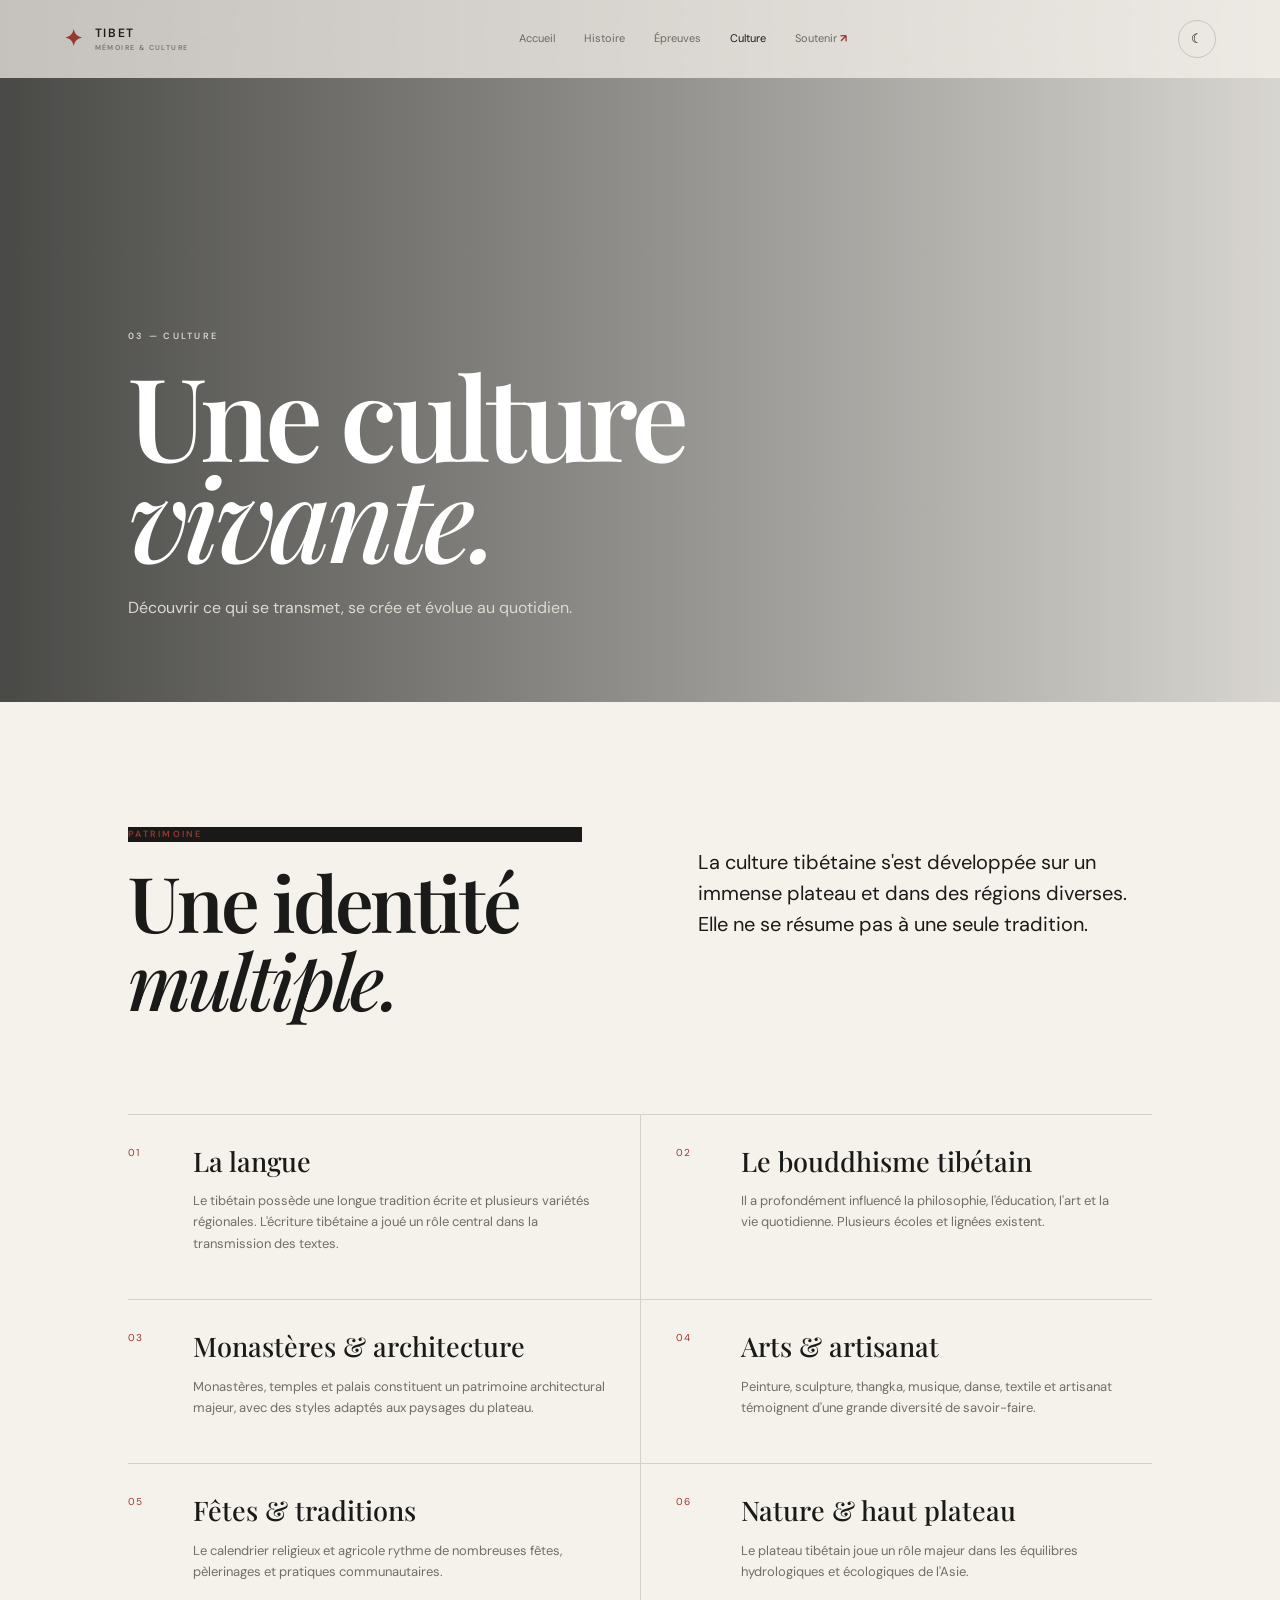
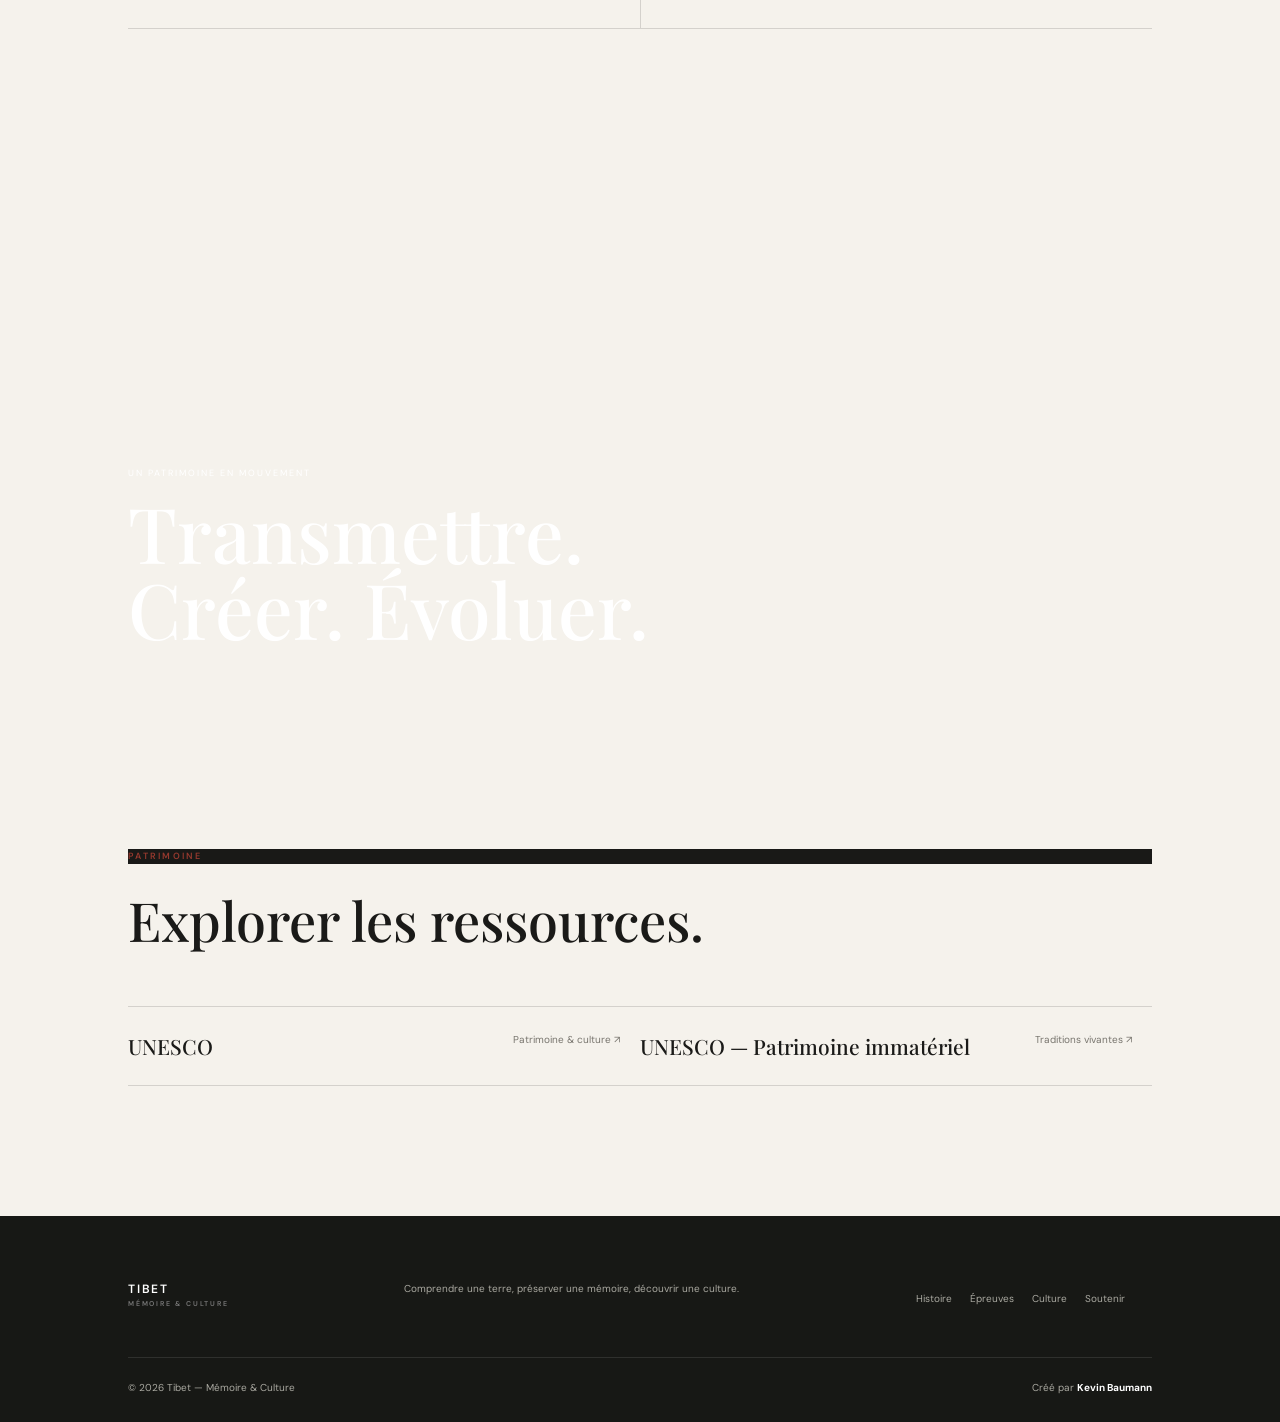
==== culture.html @ 3cb01ccb "Add files via upload" ====
<!doctype html><html lang="fr"><head><meta charset="UTF-8">
<meta name="viewport" content="width=device-width, initial-scale=1.0">
<meta name="description" content="Tibet — Mémoire & Culture. Histoire, culture, patrimoine et mémoire du Tibet.">
<link rel="preconnect" href="https://fonts.googleapis.com"><link rel="preconnect" href="https://fonts.gstatic.com" crossorigin>
<link href="https://fonts.googleapis.com/css2?family=DM+Sans:wght@400;500;600&family=Playfair+Display:wght@500;600;700&display=swap" rel="stylesheet">
<link rel="stylesheet" href="style.css"><title>Culture — Tibet</title></head><body><header class="header"><a class="brand" href="index.html"><span class="sigil">✦</span><span>TIBET<small>MÉMOIRE & CULTURE</small></span></a>
<nav><a href="index.html">Accueil</a><a href="histoire.html">Histoire</a><a href="epreuves.html">Épreuves</a><a href="culture.html">Culture</a><a href="soutenir.html">Soutenir <b>↗</b></a></nav>
<div class="tools"><button id="theme" class="icon" aria-label="Mode clair ou sombre">☾</button><button id="menu" class="icon hamburger" aria-label="Menu">☰</button></div></header><main>
<section class="page-hero culture"><div class="hero-inner"><span class="eyebrow">03 — CULTURE</span><h1>Une culture<br><em>vivante.</em></h1><p>Découvrir ce qui se transmet, se crée et évolue au quotidien.</p></div></section>
<section class="container content-section reveal"><div class="intro-line"><div><span class="eyebrow dark">PATRIMOINE</span><h2>Une identité<br><em>multiple.</em></h2></div><p class="lead">La culture tibétaine s'est développée sur un immense plateau et dans des régions diverses. Elle ne se résume pas à une seule tradition.</p></div>
<div class="culture-grid-v3">
<article><span>01</span><div><h3>La langue</h3><p>Le tibétain possède une longue tradition écrite et plusieurs variétés régionales. L'écriture tibétaine a joué un rôle central dans la transmission des textes.</p></div></article>
<article><span>02</span><div><h3>Le bouddhisme tibétain</h3><p>Il a profondément influencé la philosophie, l'éducation, l'art et la vie quotidienne. Plusieurs écoles et lignées existent.</p></div></article>
<article><span>03</span><div><h3>Monastères & architecture</h3><p>Monastères, temples et palais constituent un patrimoine architectural majeur, avec des styles adaptés aux paysages du plateau.</p></div></article>
<article><span>04</span><div><h3>Arts & artisanat</h3><p>Peinture, sculpture, thangka, musique, danse, textile et artisanat témoignent d'une grande diversité de savoir-faire.</p></div></article>
<article><span>05</span><div><h3>Fêtes & traditions</h3><p>Le calendrier religieux et agricole rythme de nombreuses fêtes, pèlerinages et pratiques communautaires.</p></div></article>
<article><span>06</span><div><h3>Nature & haut plateau</h3><p>Le plateau tibétain joue un rôle majeur dans les équilibres hydrologiques et écologiques de l'Asie.</p></div></article>
</div></section>
<section class="culture-image reveal"><div><span>UN PATRIMOINE EN MOUVEMENT</span><strong>Transmettre.<br>Créer. Évoluer.</strong></div></section>
<section class="sources container reveal"><span class="eyebrow dark">PATRIMOINE</span><h2>Explorer les ressources.</h2><div><a href="https://www.unesco.org/en" target="_blank"><strong>UNESCO</strong><small>Patrimoine & culture ↗</small></a><a href="https://ich.unesco.org/" target="_blank"><strong>UNESCO — Patrimoine immatériel</strong><small>Traditions vivantes ↗</small></a></div></section>
</main><footer class="footer"><div class="foot-top"><div class="foot-brand">TIBET<br><small>MÉMOIRE & CULTURE</small></div><p>Comprendre une terre, préserver une mémoire, découvrir une culture.</p><div class="foot-nav"><a href="histoire.html">Histoire</a><a href="epreuves.html">Épreuves</a><a href="culture.html">Culture</a><a href="soutenir.html">Soutenir</a></div></div><div class="foot-bottom"><span>© 2026 Tibet — Mémoire & Culture</span><span>Créé par <strong>Kevin Baumann</strong></span></div></footer><script src="script.js"></script></body></html>
---- style.css ----
*{box-sizing:border-box}html{scroll-behavior:smooth}body{margin:0;background:#f5f2ec;color:#1a1a18;font-family:"DM Sans",sans-serif;line-height:1.65;transition:background .35s,color .35s}a{text-decoration:none;color:inherit}.header{height:78px;position:fixed;z-index:50;top:0;left:0;right:0;padding:0 5vw;display:flex;align-items:center;justify-content:space-between;background:rgba(245,242,236,.72);backdrop-filter:blur(18px);border-bottom:1px solid transparent;transition:.3s}.header.scrolled{border-color:rgba(20,20,18,.12)}.brand{display:flex;gap:11px;align-items:center;font-size:12px;font-weight:600;letter-spacing:.14em;line-height:1}.sigil{color:#96392e;font-size:22px}.brand small{display:block;color:#77746c;font-size:7px;letter-spacing:.2em;margin-top:5px}.header nav{display:flex;gap:29px;align-items:center;font-size:11px;color:#6b6961}.header nav a{transition:.2s}.header nav a:hover,.header nav a.active{color:#1a1a18}.header nav .nav-donate{}.header nav b{color:#96392e}.tools{display:flex;gap:8px}.icon{width:38px;height:38px;border-radius:50%;border:1px solid rgba(20,20,18,.16);background:transparent;cursor:pointer}.hamburger{display:none;border-radius:8px}.hero{position:relative;min-height:100vh;background-size:cover;background-position:center}.home{background-image:url("https://images.unsplash.com/photo-1544735716-392fe2489ffa?auto=format&fit=crop&w=2400&q=90")}.hero-film{position:absolute;inset:0;background:linear-gradient(90deg,rgba(7,8,7,.78),rgba(7,8,7,.2) 75%),linear-gradient(0deg,rgba(7,8,7,.35),transparent 40%)}.hero-inner{position:relative;z-index:1;max-width:900px}.home .hero-inner{position:absolute;left:10vw;top:50%;transform:translateY(-38%);color:#fff}.eyebrow{display:block;font-size:9px;font-weight:600;letter-spacing:.25em;text-transform:uppercase;color:#d8d4ca;margin-bottom:20px}.eyebrow.dark{color:#96392e}.hero h1,.page-hero h1{font:600 clamp(68px,9vw,135px)/.88 "Playfair Display",serif;letter-spacing:-.045em;margin:0}.hero h1 em,.page-hero h1 em,h2 em{font-weight:500}.home .hero-inner>p{font-size:17px;color:#ddd9d1;max-width:570px;margin:28px 0 34px}.actions{display:flex;gap:12px}.btn{display:inline-flex;align-items:center;gap:28px;padding:14px 20px;font-size:11px;font-weight:600;transition:.25s}.btn:hover{transform:translateY(-2px)}.white{background:#fff;color:#181816}.glass{border:1px solid rgba(255,255,255,.45);color:#fff}.dark{background:#191917;color:#fff}.hero-side{position:absolute;z-index:2;left:10vw;right:10vw;bottom:30px;display:flex;justify-content:space-between;color:#d5d2c9;font-size:8px;letter-spacing:.22em}.scroll{position:absolute;z-index:2;right:5vw;bottom:30px;color:#d5d2c9;font-size:8px;letter-spacing:.2em}.scroll i{font-style:normal;margin-left:10px}.container{width:min(1180px,80vw);margin:auto}.manifesto{padding:145px 0}.manifesto-grid,.intro-line,.support-card{display:grid;grid-template-columns:1fr 1fr;gap:9vw}.manifesto h2,.content-section h2,.support-card h2,.impact h2{font:600 clamp(48px,6vw,82px)/1.02 "Playfair Display",serif;letter-spacing:-.04em;margin:0}.lead{font-size:20px;line-height:1.55}.manifesto-grid p:not(.lead),.content-section p:not(.lead),.impact p{color:#716e66}.portal{display:grid;grid-template-columns:repeat(3,1fr);height:620px}.portal-card{position:relative;color:#fff;background-size:cover;background-position:center;overflow:hidden}.portal-card:after{content:"";position:absolute;inset:0;background:linear-gradient(0deg,rgba(5,6,5,.8),rgba(5,6,5,.05) 65%);transition:.4s}.portal-card:hover:after{background:linear-gradient(0deg,rgba(5,6,5,.82),rgba(5,6,5,.25))}.portal-history{background-image:url("https://images.unsplash.com/photo-1570366583862-f91883984fde?auto=format&fit=crop&w=1300&q=85")}.portal-culture{background-image:url("https://images.unsplash.com/photo-1528360983277-13d401cdc186?auto=format&fit=crop&w=1300&q=85")}.portal-trials{background-image:url("https://images.unsplash.com/photo-1506905925346-21bda4d32df4?auto=format&fit=crop&w=1300&q=85")}.portal-card>div{position:absolute;z-index:2;left:42px;right:35px;bottom:38px}.portal-card span{font-size:9px;color:#d18a79}.portal-card h2{font:500 43px "Playfair Display",serif;margin:8px 0}.portal-card p{color:#ddd9d0;font-size:12px;max-width:300px}.portal-card a{font-size:10px;border-bottom:1px solid rgba(255,255,255,.5);padding-bottom:5px}.quote-section{text-align:center;padding:150px 10vw}.quote-section>span{font-size:9px;letter-spacing:.25em;color:#96392e}.quote-section blockquote{font:500 clamp(38px,5vw,68px)/1.1 "Playfair Display",serif;max-width:1050px;margin:28px auto 38px;letter-spacing:-.03em}.under{font-size:11px;border-bottom:1px solid currentColor;padding-bottom:7px}.under span{margin-left:28px}.page-hero{height:78vh;min-height:620px;position:relative;display:flex;align-items:flex-end;padding:0 10vw 9vh;color:#fff;background-size:cover;background-position:center}.page-hero:before{content:"";position:absolute;inset:0;background:linear-gradient(90deg,rgba(7,8,7,.72),rgba(7,8,7,.12))}.page-hero .hero-inner{position:relative}.page-hero .hero-inner>p{max-width:650px;color:#ddd9d0;margin:28px 0 0;font-size:16px}.history{background-image:url("https://images.unsplash.com/photo-1518005020951-eccb494ad742?auto=format&fit=crop&w=2400&q=90")}.trials{background-image:url("https://images.unsplash.com/photo-1528164344705-47542687000d?auto=format&fit=crop&w=2400&q=90")}.culture{background-image:url("https://images.unsplash.com/photo-1548013146-72479768bada?auto=format&fit=crop&w=2400&q=90")}.support{background-image:url("https://images.unsplash.com/photo-1533130061792-64b345e4a833?auto=format&fit=crop&w=2400&q=90")}.content-section{padding:125px 0}.timeline-v3,.events-v3{margin-top:95px;border-top:1px solid rgba(25,25,23,.15)}.timeline-v3 article,.events-v3 article{display:grid;grid-template-columns:210px 1fr;gap:35px;padding:35px 0;border-bottom:1px solid rgba(25,25,23,.15)}.timeline-v3 article>span,.events-v3 article>span{color:#96392e;font-size:10px;letter-spacing:.12em}.timeline-v3 h3,.events-v3 h3,.culture-grid-v3 h3,.impact h3{font:500 27px/1.2 "Playfair Display",serif;margin:0}.timeline-v3 p,.events-v3 p{color:#716e66;font-size:13px;max-width:720px}.dark-feature{background:#171815;color:#f5f2ec;padding:125px 0}.dark-feature h2{font:600 clamp(50px,6vw,85px)/1.02 "Playfair Display",serif;margin:0;letter-spacing:-.04em}.dark-feature p{max-width:680px;color:#aaa9a1;margin:38px 0 0}.sources{padding-top:110px;padding-bottom:130px}.sources h2{font:500 54px "Playfair Display",serif;margin:0 0 50px}.sources>div{display:grid;grid-template-columns:1fr 1fr;border-top:1px solid rgba(25,25,23,.15)}.sources a{display:flex;justify-content:space-between;gap:20px;padding:25px 20px 25px 0;border-bottom:1px solid rgba(25,25,23,.15)}.sources strong{font:500 21px "Playfair Display",serif}.sources small{font-size:10px;color:#77746d}.events-v3 label{display:inline-block;color:#96392e;font-size:8px;letter-spacing:.16em;margin-top:13px}.culture-grid-v3{display:grid;grid-template-columns:1fr 1fr;margin-top:95px;border-top:1px solid rgba(25,25,23,.15)}.culture-grid-v3 article{display:grid;grid-template-columns:45px 1fr;gap:20px;padding:30px 35px 32px 0;border-bottom:1px solid rgba(25,25,23,.15)}.culture-grid-v3 article:nth-child(even){padding-left:35px;border-left:1px solid rgba(25,25,23,.15)}.culture-grid-v3 article>span,.impact b{color:#96392e;font-size:10px;letter-spacing:.12em}.culture-grid-v3 p{color:#716e66;font-size:13px}.culture-image{height:65vh;min-height:520px;background:url("https://images.unsplash.com/photo-1528164344705-47542687000d?auto=format&fit=crop&w=2200&q=88") center/cover;position:relative;color:#fff}.culture-image>div{position:absolute;left:10vw;bottom:10vh}.culture-image span{display:block;font-size:9px;letter-spacing:.22em;margin-bottom:15px}.culture-image strong{font:500 clamp(45px,6vw,82px)/.95 "Playfair Display",serif}.support-card{background:#e9e4db;padding:75px}.support-card p{max-width:600px}.impact{padding:80px 0 140px}.impact-grid{display:grid;grid-template-columns:repeat(3,1fr);gap:30px;margin-top:70px}.impact-grid article{padding:30px 25px;border-top:1px solid rgba(25,25,23,.16)}.impact-grid p{font-size:13px}.final-cta{background:#ded8ce;text-align:center;padding:130px 7vw}.final-cta span{font-size:9px;letter-spacing:.25em;color:#96392e}.final-cta h2{font:500 clamp(48px,6vw,78px) "Playfair Display",serif;margin:22px 0 38px}.footer{background:#171815;color:#aaa9a1;padding:55px 10vw 25px;font-size:10px}.foot-top{display:grid;grid-template-columns:1fr 2fr 1fr;gap:40px;align-items:end;padding-bottom:50px}.foot-brand{color:#fff;font-weight:600;letter-spacing:.15em;font-size:12px;line-height:1}.foot-brand small{font-size:7px;color:#777;display:block;margin-top:5px}.foot-nav{display:flex;gap:18px;flex-wrap:wrap}.foot-nav a:hover{color:#fff}.foot-bottom{border-top:1px solid rgba(255,255,255,.1);padding-top:22px;display:flex;justify-content:space-between}.foot-bottom strong{color:#fff}.reveal{opacity:0;transform:translateY(25px);transition:.8s}.reveal.visible{opacity:1;transform:none}
body.dark{background:#111210;color:#eeeae2}body.dark .header{background:rgba(17,18,16,.78)}body.dark .header nav,body.dark .brand small{color:#aaa79f}body.dark .header nav a:hover,body.dark .header nav a.active{color:#eeeae2}body.dark .manifesto p:not(.lead),body.dark .content-section p:not(.lead),body.dark .impact p,.dark .sources small{color:#aaa79f}body.dark .icon{color:#eeeae2;border-color:rgba(238,234,226,.18)}body.dark .timeline-v3,body.dark .timeline-v3 article,body.dark .events-v3,body.dark .events-v3 article,body.dark .culture-grid-v3,body.dark .culture-grid-v3 article,body.dark .sources>div,body.dark .sources a{border-color:rgba(238,234,226,.14)}body.dark .support-card{background:#1b1c19}body.dark .final-cta{background:#23241f}
@media(max-width:900px){.container{width:86vw}.header{padding:0 6vw}.header nav{display:none;position:absolute;top:78px;left:0;right:0;background:#f5f2ec;padding:22px 6vw;flex-direction:column;align-items:flex-start;gap:18px;border-bottom:1px solid rgba(20,20,18,.12)}body.dark .header nav{background:#111210}.header nav.open{display:flex}.hamburger{display:block}.hero h1,.page-hero h1{font-size:72px}.home .hero-inner{left:7vw}.hero-side{left:7vw;right:7vw}.manifesto-grid,.intro-line,.support-card{grid-template-columns:1fr;gap:35px}.portal{height:auto;grid-template-columns:1fr}.portal-card{height:55vh}.content-section{padding:90px 0}.timeline-v3 article,.events-v3 article{grid-template-columns:120px 1fr}.culture-grid-v3{grid-template-columns:1fr}.culture-grid-v3 article:nth-child(even){padding-left:0;border-left:0}.impact-grid{grid-template-columns:1fr}.foot-top{grid-template-columns:1fr}.foot-bottom{flex-direction:column;gap:10px}.sources>div{grid-template-columns:1fr}}@media(max-width:520px){.hero h1,.page-hero h1{font-size:55px}.home .hero-inner>p{font-size:15px}.actions{flex-direction:column;align-items:flex-start}.page-hero{min-height:570px;height:70vh}.timeline-v3 article,.events-v3 article{grid-template-columns:1fr;gap:8px}.support-card{padding:40px 28px}.portal-card>div{left:28px}.quote-section{padding:105px 7vw}.sources h2{font-size:45px}}
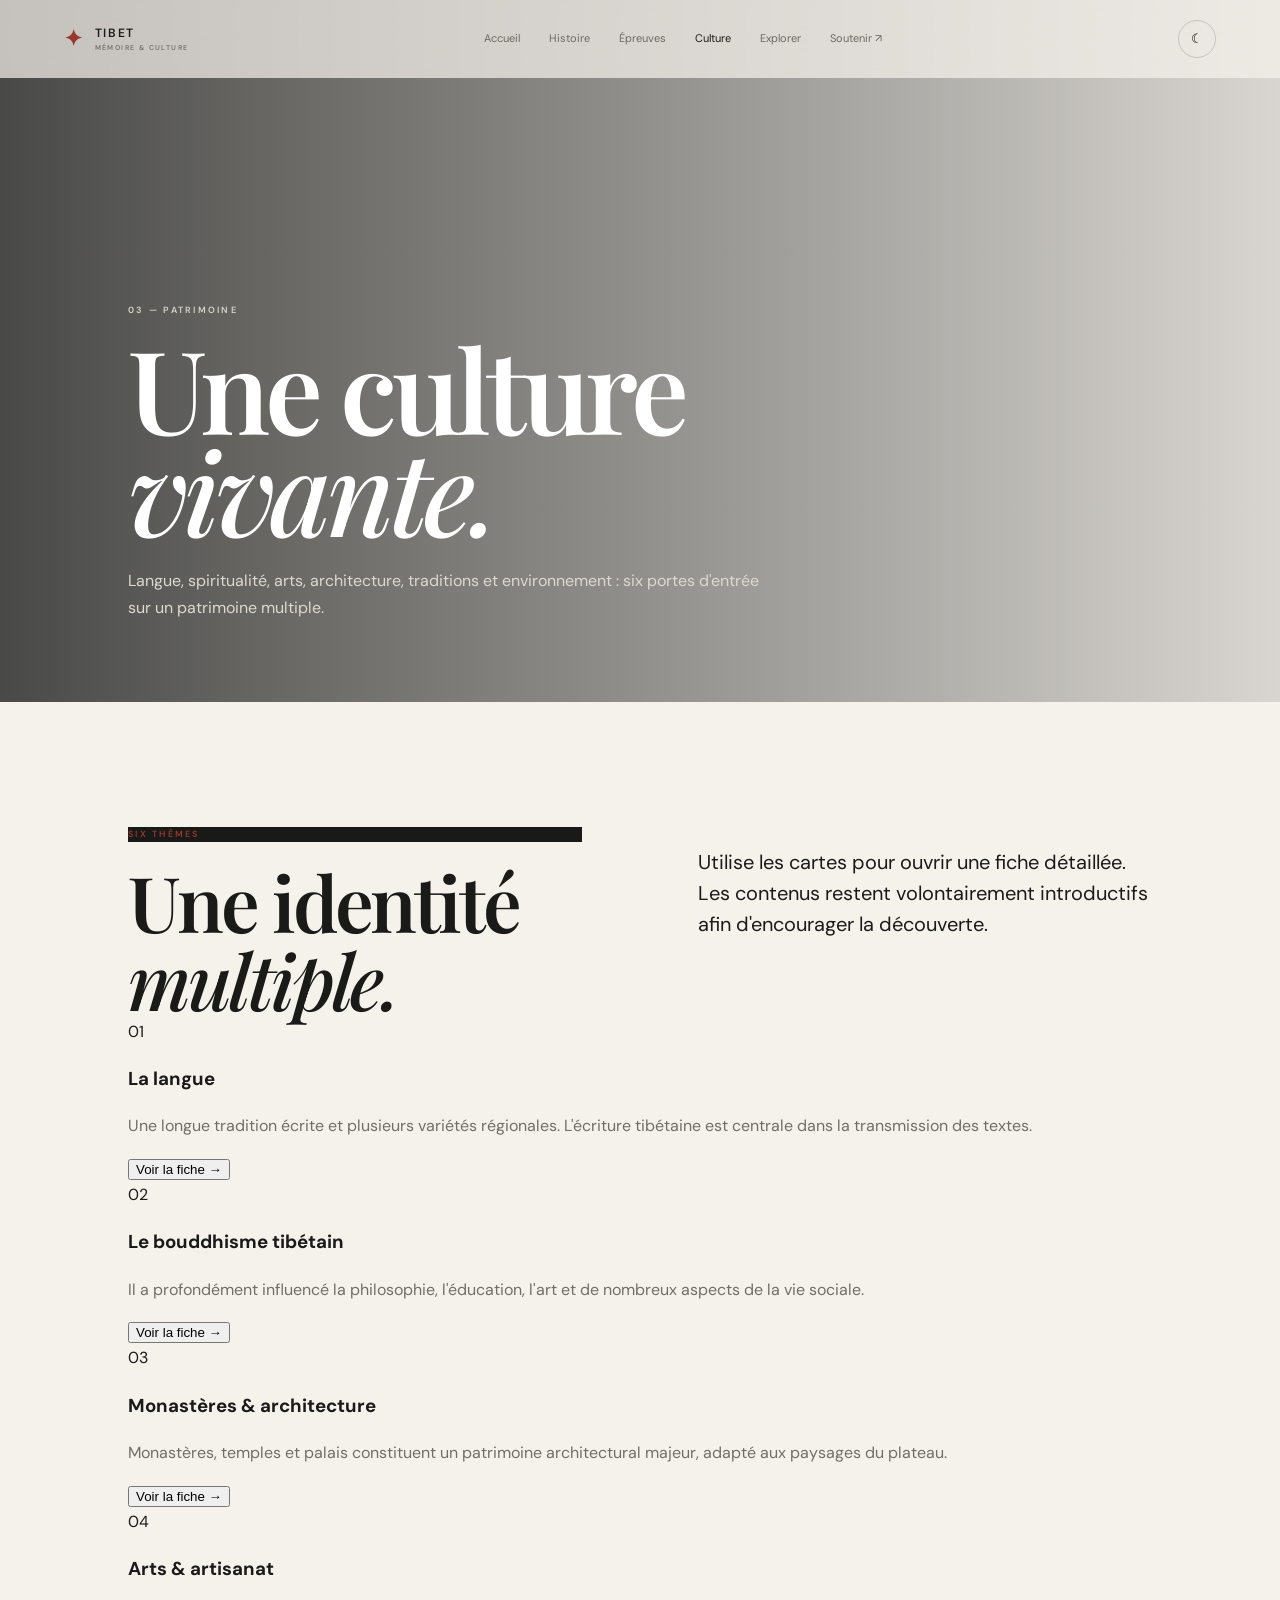
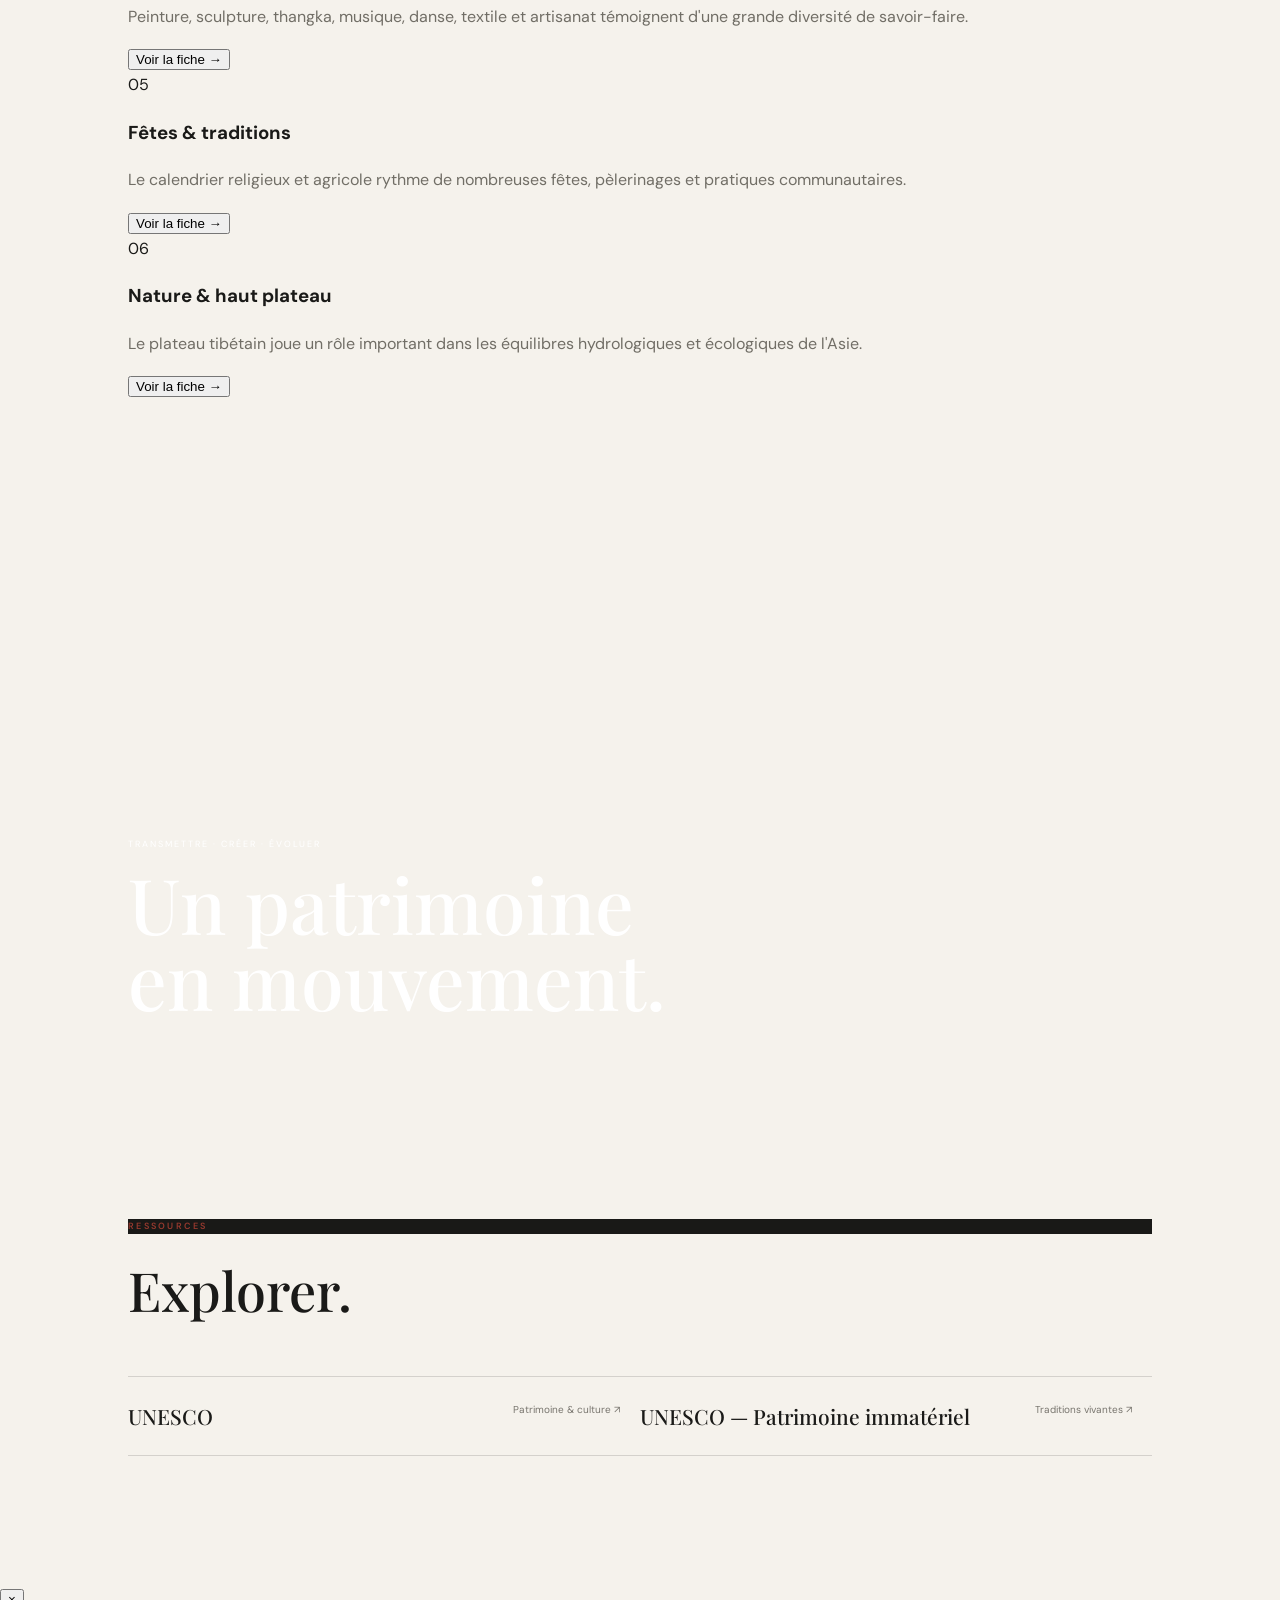
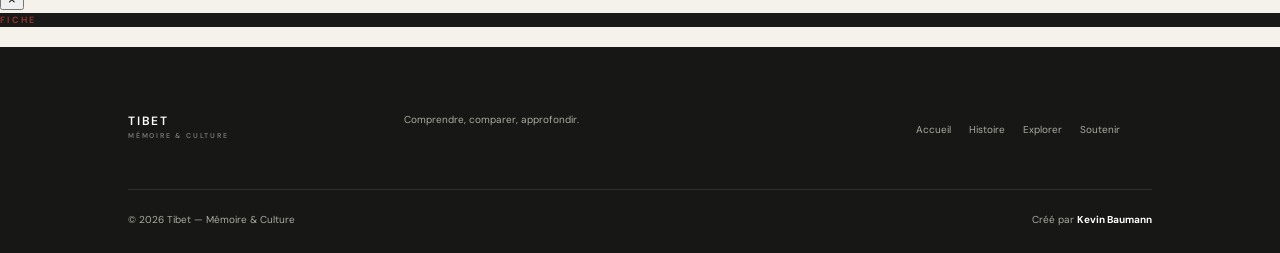
==== commit 1dc6b7fd: "V4: refonte de culture.html" ====
--- a/culture.html
+++ b/culture.html
@@ -1,21 +1 @@
-<!doctype html><html lang="fr"><head><meta charset="UTF-8">
-<meta name="viewport" content="width=device-width, initial-scale=1.0">
-<meta name="description" content="Tibet — Mémoire & Culture. Histoire, culture, patrimoine et mémoire du Tibet.">
-<link rel="preconnect" href="https://fonts.googleapis.com"><link rel="preconnect" href="https://fonts.gstatic.com" crossorigin>
-<link href="https://fonts.googleapis.com/css2?family=DM+Sans:wght@400;500;600&family=Playfair+Display:wght@500;600;700&display=swap" rel="stylesheet">
-<link rel="stylesheet" href="style.css"><title>Culture — Tibet</title></head><body><header class="header"><a class="brand" href="index.html"><span class="sigil">✦</span><span>TIBET<small>MÉMOIRE & CULTURE</small></span></a>
-<nav><a href="index.html">Accueil</a><a href="histoire.html">Histoire</a><a href="epreuves.html">Épreuves</a><a href="culture.html">Culture</a><a href="soutenir.html">Soutenir <b>↗</b></a></nav>
-<div class="tools"><button id="theme" class="icon" aria-label="Mode clair ou sombre">☾</button><button id="menu" class="icon hamburger" aria-label="Menu">☰</button></div></header><main>
-<section class="page-hero culture"><div class="hero-inner"><span class="eyebrow">03 — CULTURE</span><h1>Une culture<br><em>vivante.</em></h1><p>Découvrir ce qui se transmet, se crée et évolue au quotidien.</p></div></section>
-<section class="container content-section reveal"><div class="intro-line"><div><span class="eyebrow dark">PATRIMOINE</span><h2>Une identité<br><em>multiple.</em></h2></div><p class="lead">La culture tibétaine s'est développée sur un immense plateau et dans des régions diverses. Elle ne se résume pas à une seule tradition.</p></div>
-<div class="culture-grid-v3">
-<article><span>01</span><div><h3>La langue</h3><p>Le tibétain possède une longue tradition écrite et plusieurs variétés régionales. L'écriture tibétaine a joué un rôle central dans la transmission des textes.</p></div></article>
-<article><span>02</span><div><h3>Le bouddhisme tibétain</h3><p>Il a profondément influencé la philosophie, l'éducation, l'art et la vie quotidienne. Plusieurs écoles et lignées existent.</p></div></article>
-<article><span>03</span><div><h3>Monastères & architecture</h3><p>Monastères, temples et palais constituent un patrimoine architectural majeur, avec des styles adaptés aux paysages du plateau.</p></div></article>
-<article><span>04</span><div><h3>Arts & artisanat</h3><p>Peinture, sculpture, thangka, musique, danse, textile et artisanat témoignent d'une grande diversité de savoir-faire.</p></div></article>
-<article><span>05</span><div><h3>Fêtes & traditions</h3><p>Le calendrier religieux et agricole rythme de nombreuses fêtes, pèlerinages et pratiques communautaires.</p></div></article>
-<article><span>06</span><div><h3>Nature & haut plateau</h3><p>Le plateau tibétain joue un rôle majeur dans les équilibres hydrologiques et écologiques de l'Asie.</p></div></article>
-</div></section>
-<section class="culture-image reveal"><div><span>UN PATRIMOINE EN MOUVEMENT</span><strong>Transmettre.<br>Créer. Évoluer.</strong></div></section>
-<section class="sources container reveal"><span class="eyebrow dark">PATRIMOINE</span><h2>Explorer les ressources.</h2><div><a href="https://www.unesco.org/en" target="_blank"><strong>UNESCO</strong><small>Patrimoine & culture ↗</small></a><a href="https://ich.unesco.org/" target="_blank"><strong>UNESCO — Patrimoine immatériel</strong><small>Traditions vivantes ↗</small></a></div></section>
-</main><footer class="footer"><div class="foot-top"><div class="foot-brand">TIBET<br><small>MÉMOIRE & CULTURE</small></div><p>Comprendre une terre, préserver une mémoire, découvrir une culture.</p><div class="foot-nav"><a href="histoire.html">Histoire</a><a href="epreuves.html">Épreuves</a><a href="culture.html">Culture</a><a href="soutenir.html">Soutenir</a></div></div><div class="foot-bottom"><span>© 2026 Tibet — Mémoire & Culture</span><span>Créé par <strong>Kevin Baumann</strong></span></div></footer><script src="script.js"></script></body></html>+<!doctype html><html lang="fr"><head><meta charset="UTF-8"><meta name="viewport" content="width=device-width,initial-scale=1"><meta name="description" content="Culture tibétaine : langue, spiritualité, arts, architecture, traditions et environnement."><link rel="preconnect" href="https://fonts.googleapis.com"><link rel="preconnect" href="https://fonts.gstatic.com" crossorigin><link href="https://fonts.googleapis.com/css2?family=DM+Sans:wght@400;500;600;700&family=Playfair+Display:wght@500;600;700&display=swap" rel="stylesheet"><link rel="stylesheet" href="style.css"><link rel="icon" type="image/png" href="./favicon.png"><title>Culture — Tibet</title></head><body><div class="progress" id="progress"></div><header class="header"><a class="brand" href="index.html"><span class="sigil">✦</span><span>TIBET<small>MÉMOIRE & CULTURE</small></span></a><nav><a href="index.html">Accueil</a><a href="histoire.html">Histoire</a><a href="epreuves.html">Épreuves</a><a href="culture.html">Culture</a><a href="explorer.html">Explorer</a><a class="nav-support" href="soutenir.html">Soutenir ↗</a></nav><div class="tools"><button id="theme" class="icon">☾</button><button id="menu" class="icon hamburger">☰</button></div></header><main><section class="page-hero culture"><div class="hero-inner"><span class="eyebrow">03 — PATRIMOINE</span><h1>Une culture<br><em>vivante.</em></h1><p>Langue, spiritualité, arts, architecture, traditions et environnement : six portes d'entrée sur un patrimoine multiple.</p></div></section><section class="container content-section"><div class="intro-line"><div><span class="eyebrow dark">SIX THÈMES</span><h2>Une identité<br><em>multiple.</em></h2></div><p class="lead">Utilise les cartes pour ouvrir une fiche détaillée. Les contenus restent volontairement introductifs afin d'encourager la découverte.</p></div><div class="culture-grid"><article data-search="langue tibétain écriture"><span>01</span><div><h3>La langue</h3><p>Une longue tradition écrite et plusieurs variétés régionales. L'écriture tibétaine est centrale dans la transmission des textes.</p><button class="details" data-title="La langue" data-text="Le tibétain possède une tradition écrite ancienne et plusieurs variétés régionales. Son écriture est utilisée pour transmettre des textes religieux, littéraires et administratifs.">Voir la fiche →</button></div></article><article data-search="bouddhisme spiritualité écoles"><span>02</span><div><h3>Le bouddhisme tibétain</h3><p>Il a profondément influencé la philosophie, l'éducation, l'art et de nombreux aspects de la vie sociale.</p><button class="details" data-title="Le bouddhisme tibétain" data-text="Le bouddhisme tibétain comprend plusieurs écoles et lignées. Sa transmission associe enseignement, pratiques, commentaires et traditions monastiques et laïques.">Voir la fiche →</button></div></article><article data-search="monastères architecture temples palais"><span>03</span><div><h3>Monastères & architecture</h3><p>Monastères, temples et palais constituent un patrimoine architectural majeur, adapté aux paysages du plateau.</p><button class="details" data-title="Monastères & architecture" data-text="Les ensembles monastiques ont historiquement servi de lieux de pratique, d'enseignement, de production artistique et de conservation des textes.">Voir la fiche →</button></div></article><article data-search="arts thangka musique danse artisanat"><span>04</span><div><h3>Arts & artisanat</h3><p>Peinture, sculpture, thangka, musique, danse, textile et artisanat témoignent d'une grande diversité de savoir-faire.</p><button class="details" data-title="Arts & artisanat" data-text="Les arts tibétains comprennent notamment la peinture religieuse, la sculpture, les textiles et différentes formes de musique et de danse. Les styles varient selon les régions et les traditions.">Voir la fiche →</button></div></article><article data-search="fêtes traditions pèlerinage calendrier"><span>05</span><div><h3>Fêtes & traditions</h3><p>Le calendrier religieux et agricole rythme de nombreuses fêtes, pèlerinages et pratiques communautaires.</p><button class="details" data-title="Fêtes & traditions" data-text="Les pratiques festives et les pèlerinages associent souvent dimensions religieuses, communautaires et saisonnières. Elles varient selon les régions et les communautés.">Voir la fiche →</button></div></article><article data-search="nature plateau environnement eau asie"><span>06</span><div><h3>Nature & haut plateau</h3><p>Le plateau tibétain joue un rôle important dans les équilibres hydrologiques et écologiques de l'Asie.</p><button class="details" data-title="Nature & haut plateau" data-text="Le plateau tibétain comprend de vastes écosystèmes d'altitude et alimente de grands bassins fluviaux asiatiques. Son environnement est étudié pour ses enjeux climatiques et hydrologiques.">Voir la fiche →</button></div></article></div></section><section class="culture-image"><div><span>TRANSMETTRE · CRÉER · ÉVOLUER</span><strong>Un patrimoine<br>en mouvement.</strong></div></section><section class="sources container"><span class="eyebrow dark">RESSOURCES</span><h2>Explorer.</h2><div><a href="https://www.unesco.org/en" target="_blank" rel="noopener"><strong>UNESCO</strong><small>Patrimoine & culture ↗</small></a><a href="https://ich.unesco.org/" target="_blank" rel="noopener"><strong>UNESCO — Patrimoine immatériel</strong><small>Traditions vivantes ↗</small></a></div></section></main><div class="modal" id="modal" aria-hidden="true"><div class="modal-box"><button class="modal-close" id="modalClose">×</button><span class="eyebrow dark">FICHE</span><h2 id="modalTitle"></h2><p id="modalText"></p></div></div><footer class="footer"><div class="foot-top"><div class="foot-brand">TIBET<br><small>MÉMOIRE & CULTURE</small></div><p>Comprendre, comparer, approfondir.</p><div class="foot-nav"><a href="index.html">Accueil</a><a href="histoire.html">Histoire</a><a href="explorer.html">Explorer</a><a href="soutenir.html">Soutenir</a></div></div><div class="foot-bottom"><span>© 2026 Tibet — Mémoire & Culture</span><span>Créé par <strong>Kevin Baumann</strong></span></div></footer><script src="script.js"></script></body></html>
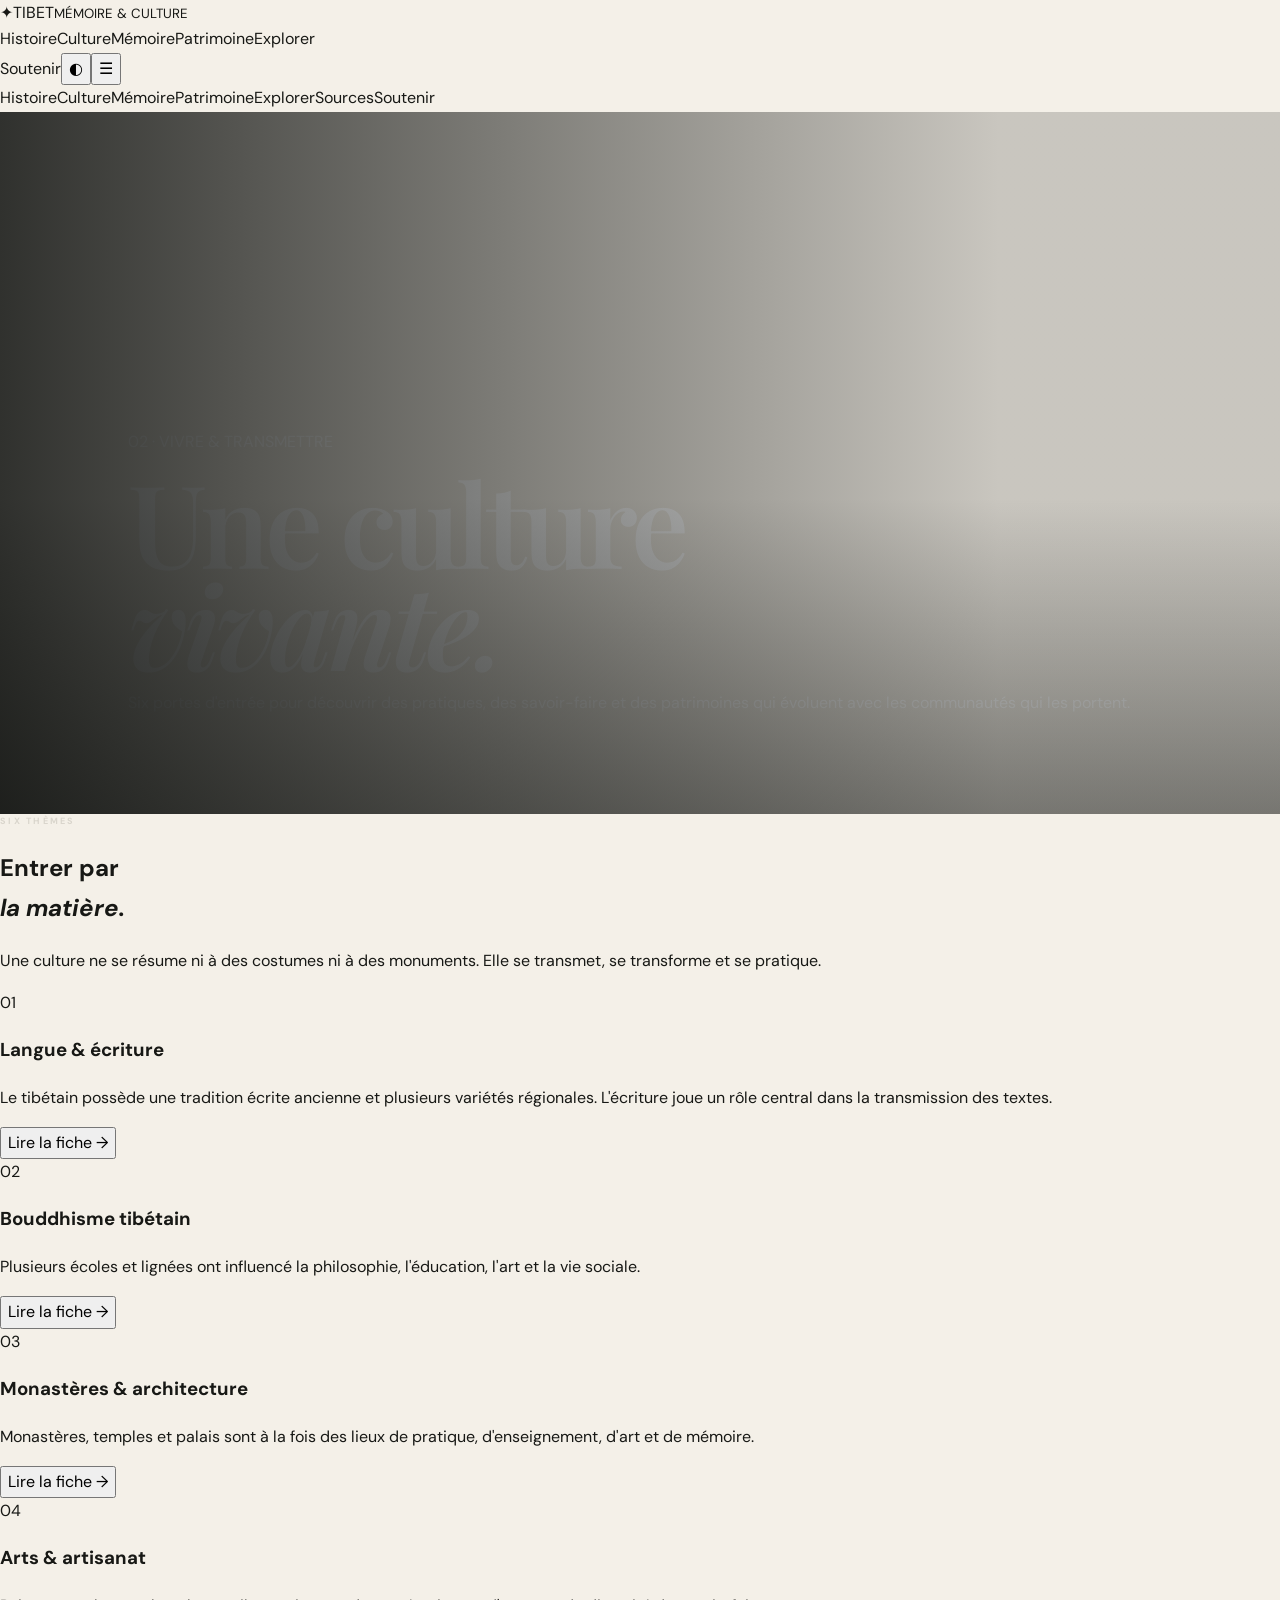
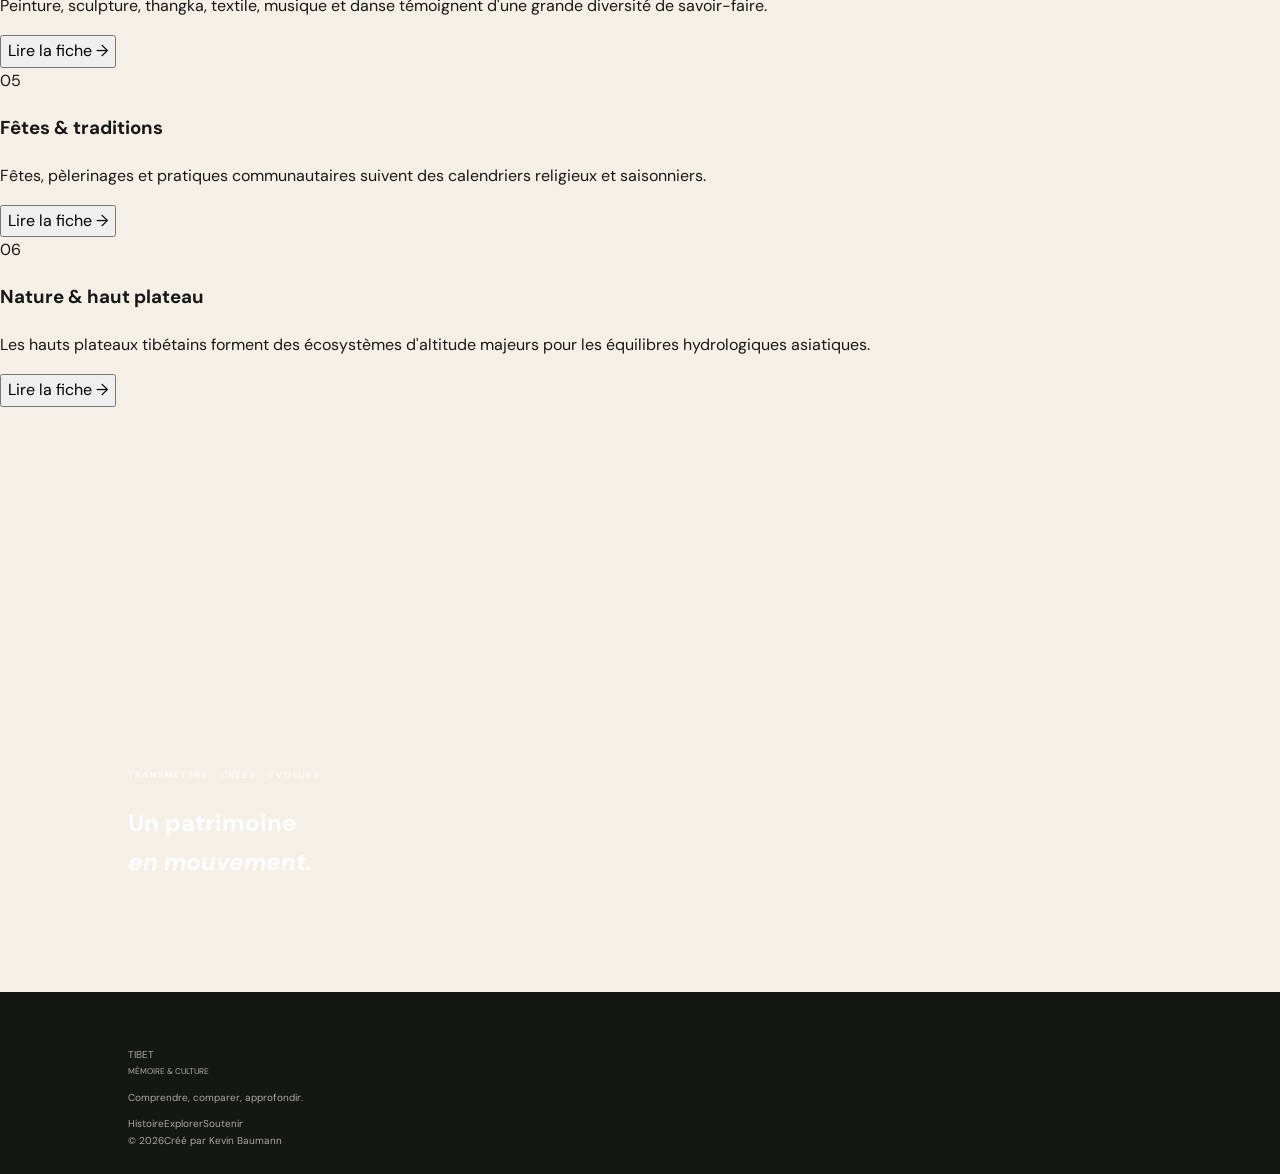
==== commit 1db23baf: "V4.1: refonte complète de culture.html" ====
--- a/culture.html
+++ b/culture.html
@@ -1 +1 @@
-<!doctype html><html lang="fr"><head><meta charset="UTF-8"><meta name="viewport" content="width=device-width,initial-scale=1"><meta name="description" content="Culture tibétaine : langue, spiritualité, arts, architecture, traditions et environnement."><link rel="preconnect" href="https://fonts.googleapis.com"><link rel="preconnect" href="https://fonts.gstatic.com" crossorigin><link href="https://fonts.googleapis.com/css2?family=DM+Sans:wght@400;500;600;700&family=Playfair+Display:wght@500;600;700&display=swap" rel="stylesheet"><link rel="stylesheet" href="style.css"><link rel="icon" type="image/png" href="./favicon.png"><title>Culture — Tibet</title></head><body><div class="progress" id="progress"></div><header class="header"><a class="brand" href="index.html"><span class="sigil">✦</span><span>TIBET<small>MÉMOIRE & CULTURE</small></span></a><nav><a href="index.html">Accueil</a><a href="histoire.html">Histoire</a><a href="epreuves.html">Épreuves</a><a href="culture.html">Culture</a><a href="explorer.html">Explorer</a><a class="nav-support" href="soutenir.html">Soutenir ↗</a></nav><div class="tools"><button id="theme" class="icon">☾</button><button id="menu" class="icon hamburger">☰</button></div></header><main><section class="page-hero culture"><div class="hero-inner"><span class="eyebrow">03 — PATRIMOINE</span><h1>Une culture<br><em>vivante.</em></h1><p>Langue, spiritualité, arts, architecture, traditions et environnement : six portes d'entrée sur un patrimoine multiple.</p></div></section><section class="container content-section"><div class="intro-line"><div><span class="eyebrow dark">SIX THÈMES</span><h2>Une identité<br><em>multiple.</em></h2></div><p class="lead">Utilise les cartes pour ouvrir une fiche détaillée. Les contenus restent volontairement introductifs afin d'encourager la découverte.</p></div><div class="culture-grid"><article data-search="langue tibétain écriture"><span>01</span><div><h3>La langue</h3><p>Une longue tradition écrite et plusieurs variétés régionales. L'écriture tibétaine est centrale dans la transmission des textes.</p><button class="details" data-title="La langue" data-text="Le tibétain possède une tradition écrite ancienne et plusieurs variétés régionales. Son écriture est utilisée pour transmettre des textes religieux, littéraires et administratifs.">Voir la fiche →</button></div></article><article data-search="bouddhisme spiritualité écoles"><span>02</span><div><h3>Le bouddhisme tibétain</h3><p>Il a profondément influencé la philosophie, l'éducation, l'art et de nombreux aspects de la vie sociale.</p><button class="details" data-title="Le bouddhisme tibétain" data-text="Le bouddhisme tibétain comprend plusieurs écoles et lignées. Sa transmission associe enseignement, pratiques, commentaires et traditions monastiques et laïques.">Voir la fiche →</button></div></article><article data-search="monastères architecture temples palais"><span>03</span><div><h3>Monastères & architecture</h3><p>Monastères, temples et palais constituent un patrimoine architectural majeur, adapté aux paysages du plateau.</p><button class="details" data-title="Monastères & architecture" data-text="Les ensembles monastiques ont historiquement servi de lieux de pratique, d'enseignement, de production artistique et de conservation des textes.">Voir la fiche →</button></div></article><article data-search="arts thangka musique danse artisanat"><span>04</span><div><h3>Arts & artisanat</h3><p>Peinture, sculpture, thangka, musique, danse, textile et artisanat témoignent d'une grande diversité de savoir-faire.</p><button class="details" data-title="Arts & artisanat" data-text="Les arts tibétains comprennent notamment la peinture religieuse, la sculpture, les textiles et différentes formes de musique et de danse. Les styles varient selon les régions et les traditions.">Voir la fiche →</button></div></article><article data-search="fêtes traditions pèlerinage calendrier"><span>05</span><div><h3>Fêtes & traditions</h3><p>Le calendrier religieux et agricole rythme de nombreuses fêtes, pèlerinages et pratiques communautaires.</p><button class="details" data-title="Fêtes & traditions" data-text="Les pratiques festives et les pèlerinages associent souvent dimensions religieuses, communautaires et saisonnières. Elles varient selon les régions et les communautés.">Voir la fiche →</button></div></article><article data-search="nature plateau environnement eau asie"><span>06</span><div><h3>Nature & haut plateau</h3><p>Le plateau tibétain joue un rôle important dans les équilibres hydrologiques et écologiques de l'Asie.</p><button class="details" data-title="Nature & haut plateau" data-text="Le plateau tibétain comprend de vastes écosystèmes d'altitude et alimente de grands bassins fluviaux asiatiques. Son environnement est étudié pour ses enjeux climatiques et hydrologiques.">Voir la fiche →</button></div></article></div></section><section class="culture-image"><div><span>TRANSMETTRE · CRÉER · ÉVOLUER</span><strong>Un patrimoine<br>en mouvement.</strong></div></section><section class="sources container"><span class="eyebrow dark">RESSOURCES</span><h2>Explorer.</h2><div><a href="https://www.unesco.org/en" target="_blank" rel="noopener"><strong>UNESCO</strong><small>Patrimoine & culture ↗</small></a><a href="https://ich.unesco.org/" target="_blank" rel="noopener"><strong>UNESCO — Patrimoine immatériel</strong><small>Traditions vivantes ↗</small></a></div></section></main><div class="modal" id="modal" aria-hidden="true"><div class="modal-box"><button class="modal-close" id="modalClose">×</button><span class="eyebrow dark">FICHE</span><h2 id="modalTitle"></h2><p id="modalText"></p></div></div><footer class="footer"><div class="foot-top"><div class="foot-brand">TIBET<br><small>MÉMOIRE & CULTURE</small></div><p>Comprendre, comparer, approfondir.</p><div class="foot-nav"><a href="index.html">Accueil</a><a href="histoire.html">Histoire</a><a href="explorer.html">Explorer</a><a href="soutenir.html">Soutenir</a></div></div><div class="foot-bottom"><span>© 2026 Tibet — Mémoire & Culture</span><span>Créé par <strong>Kevin Baumann</strong></span></div></footer><script src="script.js"></script></body></html>+<!doctype html><html lang="fr"><head><meta charset="utf-8"><meta name="viewport" content="width=device-width,initial-scale=1"><link rel="icon" href="./favicon.png"><link rel="preconnect" href="https://fonts.googleapis.com"><link rel="preconnect" href="https://fonts.gstatic.com" crossorigin><link href="https://fonts.googleapis.com/css2?family=DM+Sans:wght@400;500;600;700&display=swap" rel="stylesheet"><link href="https://fonts.googleapis.com/css2?family=Playfair+Display:wght@500;600;700&display=swap" rel="stylesheet"><link rel="stylesheet" href="style.css"><title>Culture — Tibet</title></head><body><div class="reading"></div><header class="site-header"><a class="logo" href="index.html"><span class="logo-mark">✦</span><span>TIBET<small>MÉMOIRE & CULTURE</small></span></a><nav class="desktop-nav"><a href="histoire.html">Histoire</a><a href="culture.html" class="active">Culture</a><a href="epreuves.html">Mémoire</a><a href="patrimoine.html">Patrimoine</a><a href="explorer.html">Explorer</a></nav><div class="header-actions"><a class="support-link" href="soutenir.html">Soutenir</a><button class="theme">◐</button><button class="menu">☰</button></div></header><div class="mobile-panel"><a href="histoire.html">Histoire</a><a href="culture.html">Culture</a><a href="epreuves.html">Mémoire</a><a href="patrimoine.html">Patrimoine</a><a href="explorer.html">Explorer</a><a href="sources.html">Sources</a><a href="soutenir.html">Soutenir</a></div><main><section class="page-hero culture"><div><p class="kicker">02 · VIVRE & TRANSMETTRE</p><h1>Une culture<br><i>vivante.</i></h1><p>Six portes d'entrée pour découvrir des pratiques, des savoir-faire et des patrimoines qui évoluent avec les communautés qui les portent.</p></div></section><section class="section culture-page"><div class="section-head"><div><span class="eyebrow">SIX THÈMES</span><h2>Entrer par<br><i>la matière.</i></h2></div><p class="side-intro">Une culture ne se résume ni à des costumes ni à des monuments. Elle se transmet, se transforme et se pratique.</p></div><div class="culture-cards"><article><span>01</span><h3>Langue & écriture</h3><p>Le tibétain possède une tradition écrite ancienne et plusieurs variétés régionales. L'écriture joue un rôle central dans la transmission des textes.</p><button class="open-card" data-title="Langue & écriture" data-text="Le tibétain possède une longue tradition écrite. Les variétés parlées diffèrent selon les régions, tandis que l'écriture a servi à transmettre des textes religieux, littéraires et administratifs.">Lire la fiche →</button></article><article><span>02</span><h3>Bouddhisme tibétain</h3><p>Plusieurs écoles et lignées ont influencé la philosophie, l'éducation, l'art et la vie sociale.</p><button class="open-card" data-title="Bouddhisme tibétain" data-text="Le bouddhisme tibétain comprend plusieurs écoles et lignées. Sa transmission associe enseignement, pratiques, commentaires et traditions monastiques et laïques.">Lire la fiche →</button></article><article><span>03</span><h3>Monastères & architecture</h3><p>Monastères, temples et palais sont à la fois des lieux de pratique, d'enseignement, d'art et de mémoire.</p><button class="open-card" data-title="Monastères & architecture" data-text="Les ensembles monastiques ont historiquement réuni pratique religieuse, enseignement, production artistique et conservation des textes. Leur architecture varie selon les régions.">Lire la fiche →</button></article><article><span>04</span><h3>Arts & artisanat</h3><p>Peinture, sculpture, thangka, textile, musique et danse témoignent d'une grande diversité de savoir-faire.</p><button class="open-card" data-title="Arts & artisanat" data-text="Les arts tibétains comprennent notamment peinture religieuse, sculpture, textile, musique et danse. Les styles et usages varient selon les traditions et les régions.">Lire la fiche →</button></article><article><span>05</span><h3>Fêtes & traditions</h3><p>Fêtes, pèlerinages et pratiques communautaires suivent des calendriers religieux et saisonniers.</p><button class="open-card" data-title="Fêtes & traditions" data-text="Les pratiques festives et les pèlerinages associent souvent dimensions religieuses, communautaires et saisonnières. Elles varient selon les régions et les communautés.">Lire la fiche →</button></article><article><span>06</span><h3>Nature & haut plateau</h3><p>Les hauts plateaux tibétains forment des écosystèmes d'altitude majeurs pour les équilibres hydrologiques asiatiques.</p><button class="open-card" data-title="Nature & haut plateau" data-text="Le plateau tibétain comprend de vastes écosystèmes d'altitude et alimente plusieurs grands bassins fluviaux asiatiques. Il est au cœur de nombreuses recherches climatiques et hydrologiques.">Lire la fiche →</button></article></div></section><section class="full-image culture-image"><div><span>TRANSMETTRE · CRÉER · ÉVOLUER</span><h2>Un patrimoine<br><i>en mouvement.</i></h2></div></section></main><div class="modal" id="modal"><div class="modal-inner"><button class="modal-close">×</button><span class="eyebrow">FICHE</span><h2 id="modalTitle"></h2><p id="modalText"></p></div></div><footer class="footer compact"><div class="footer-main"><div class="footer-title">TIBET<br><small>MÉMOIRE & CULTURE</small></div><p>Comprendre, comparer, approfondir.</p><div class="footer-links"><a href="histoire.html">Histoire</a><a href="explorer.html">Explorer</a><a href="soutenir.html">Soutenir</a></div></div><div class="footer-bottom"><span>© 2026</span><span>Créé par Kevin Baumann</span></div></footer><script src="script.js"></script></body></html>
--- a/style.css
+++ b/style.css
@@ -1,3 +1 @@
-*{box-sizing:border-box}html{scroll-behavior:smooth}body{margin:0;background:#f5f2ec;color:#1a1a18;font-family:"DM Sans",sans-serif;line-height:1.65;transition:background .35s,color .35s}a{text-decoration:none;color:inherit}.header{height:78px;position:fixed;z-index:50;top:0;left:0;right:0;padding:0 5vw;display:flex;align-items:center;justify-content:space-between;background:rgba(245,242,236,.72);backdrop-filter:blur(18px);border-bottom:1px solid transparent;transition:.3s}.header.scrolled{border-color:rgba(20,20,18,.12)}.brand{display:flex;gap:11px;align-items:center;font-size:12px;font-weight:600;letter-spacing:.14em;line-height:1}.sigil{color:#96392e;font-size:22px}.brand small{display:block;color:#77746c;font-size:7px;letter-spacing:.2em;margin-top:5px}.header nav{display:flex;gap:29px;align-items:center;font-size:11px;color:#6b6961}.header nav a{transition:.2s}.header nav a:hover,.header nav a.active{color:#1a1a18}.header nav .nav-donate{}.header nav b{color:#96392e}.tools{display:flex;gap:8px}.icon{width:38px;height:38px;border-radius:50%;border:1px solid rgba(20,20,18,.16);background:transparent;cursor:pointer}.hamburger{display:none;border-radius:8px}.hero{position:relative;min-height:100vh;background-size:cover;background-position:center}.home{background-image:url("https://images.unsplash.com/photo-1544735716-392fe2489ffa?auto=format&fit=crop&w=2400&q=90")}.hero-film{position:absolute;inset:0;background:linear-gradient(90deg,rgba(7,8,7,.78),rgba(7,8,7,.2) 75%),linear-gradient(0deg,rgba(7,8,7,.35),transparent 40%)}.hero-inner{position:relative;z-index:1;max-width:900px}.home .hero-inner{position:absolute;left:10vw;top:50%;transform:translateY(-38%);color:#fff}.eyebrow{display:block;font-size:9px;font-weight:600;letter-spacing:.25em;text-transform:uppercase;color:#d8d4ca;margin-bottom:20px}.eyebrow.dark{color:#96392e}.hero h1,.page-hero h1{font:600 clamp(68px,9vw,135px)/.88 "Playfair Display",serif;letter-spacing:-.045em;margin:0}.hero h1 em,.page-hero h1 em,h2 em{font-weight:500}.home .hero-inner>p{font-size:17px;color:#ddd9d1;max-width:570px;margin:28px 0 34px}.actions{display:flex;gap:12px}.btn{display:inline-flex;align-items:center;gap:28px;padding:14px 20px;font-size:11px;font-weight:600;transition:.25s}.btn:hover{transform:translateY(-2px)}.white{background:#fff;color:#181816}.glass{border:1px solid rgba(255,255,255,.45);color:#fff}.dark{background:#191917;color:#fff}.hero-side{position:absolute;z-index:2;left:10vw;right:10vw;bottom:30px;display:flex;justify-content:space-between;color:#d5d2c9;font-size:8px;letter-spacing:.22em}.scroll{position:absolute;z-index:2;right:5vw;bottom:30px;color:#d5d2c9;font-size:8px;letter-spacing:.2em}.scroll i{font-style:normal;margin-left:10px}.container{width:min(1180px,80vw);margin:auto}.manifesto{padding:145px 0}.manifesto-grid,.intro-line,.support-card{display:grid;grid-template-columns:1fr 1fr;gap:9vw}.manifesto h2,.content-section h2,.support-card h2,.impact h2{font:600 clamp(48px,6vw,82px)/1.02 "Playfair Display",serif;letter-spacing:-.04em;margin:0}.lead{font-size:20px;line-height:1.55}.manifesto-grid p:not(.lead),.content-section p:not(.lead),.impact p{color:#716e66}.portal{display:grid;grid-template-columns:repeat(3,1fr);height:620px}.portal-card{position:relative;color:#fff;background-size:cover;background-position:center;overflow:hidden}.portal-card:after{content:"";position:absolute;inset:0;background:linear-gradient(0deg,rgba(5,6,5,.8),rgba(5,6,5,.05) 65%);transition:.4s}.portal-card:hover:after{background:linear-gradient(0deg,rgba(5,6,5,.82),rgba(5,6,5,.25))}.portal-history{background-image:url("https://images.unsplash.com/photo-1570366583862-f91883984fde?auto=format&fit=crop&w=1300&q=85")}.portal-culture{background-image:url("https://images.unsplash.com/photo-1528360983277-13d401cdc186?auto=format&fit=crop&w=1300&q=85")}.portal-trials{background-image:url("https://images.unsplash.com/photo-1506905925346-21bda4d32df4?auto=format&fit=crop&w=1300&q=85")}.portal-card>div{position:absolute;z-index:2;left:42px;right:35px;bottom:38px}.portal-card span{font-size:9px;color:#d18a79}.portal-card h2{font:500 43px "Playfair Display",serif;margin:8px 0}.portal-card p{color:#ddd9d0;font-size:12px;max-width:300px}.portal-card a{font-size:10px;border-bottom:1px solid rgba(255,255,255,.5);padding-bottom:5px}.quote-section{text-align:center;padding:150px 10vw}.quote-section>span{font-size:9px;letter-spacing:.25em;color:#96392e}.quote-section blockquote{font:500 clamp(38px,5vw,68px)/1.1 "Playfair Display",serif;max-width:1050px;margin:28px auto 38px;letter-spacing:-.03em}.under{font-size:11px;border-bottom:1px solid currentColor;padding-bottom:7px}.under span{margin-left:28px}.page-hero{height:78vh;min-height:620px;position:relative;display:flex;align-items:flex-end;padding:0 10vw 9vh;color:#fff;background-size:cover;background-position:center}.page-hero:before{content:"";position:absolute;inset:0;background:linear-gradient(90deg,rgba(7,8,7,.72),rgba(7,8,7,.12))}.page-hero .hero-inner{position:relative}.page-hero .hero-inner>p{max-width:650px;color:#ddd9d0;margin:28px 0 0;font-size:16px}.history{background-image:url("https://images.unsplash.com/photo-1518005020951-eccb494ad742?auto=format&fit=crop&w=2400&q=90")}.trials{background-image:url("https://images.unsplash.com/photo-1528164344705-47542687000d?auto=format&fit=crop&w=2400&q=90")}.culture{background-image:url("https://images.unsplash.com/photo-1548013146-72479768bada?auto=format&fit=crop&w=2400&q=90")}.support{background-image:url("https://images.unsplash.com/photo-1533130061792-64b345e4a833?auto=format&fit=crop&w=2400&q=90")}.content-section{padding:125px 0}.timeline-v3,.events-v3{margin-top:95px;border-top:1px solid rgba(25,25,23,.15)}.timeline-v3 article,.events-v3 article{display:grid;grid-template-columns:210px 1fr;gap:35px;padding:35px 0;border-bottom:1px solid rgba(25,25,23,.15)}.timeline-v3 article>span,.events-v3 article>span{color:#96392e;font-size:10px;letter-spacing:.12em}.timeline-v3 h3,.events-v3 h3,.culture-grid-v3 h3,.impact h3{font:500 27px/1.2 "Playfair Display",serif;margin:0}.timeline-v3 p,.events-v3 p{color:#716e66;font-size:13px;max-width:720px}.dark-feature{background:#171815;color:#f5f2ec;padding:125px 0}.dark-feature h2{font:600 clamp(50px,6vw,85px)/1.02 "Playfair Display",serif;margin:0;letter-spacing:-.04em}.dark-feature p{max-width:680px;color:#aaa9a1;margin:38px 0 0}.sources{padding-top:110px;padding-bottom:130px}.sources h2{font:500 54px "Playfair Display",serif;margin:0 0 50px}.sources>div{display:grid;grid-template-columns:1fr 1fr;border-top:1px solid rgba(25,25,23,.15)}.sources a{display:flex;justify-content:space-between;gap:20px;padding:25px 20px 25px 0;border-bottom:1px solid rgba(25,25,23,.15)}.sources strong{font:500 21px "Playfair Display",serif}.sources small{font-size:10px;color:#77746d}.events-v3 label{display:inline-block;color:#96392e;font-size:8px;letter-spacing:.16em;margin-top:13px}.culture-grid-v3{display:grid;grid-template-columns:1fr 1fr;margin-top:95px;border-top:1px solid rgba(25,25,23,.15)}.culture-grid-v3 article{display:grid;grid-template-columns:45px 1fr;gap:20px;padding:30px 35px 32px 0;border-bottom:1px solid rgba(25,25,23,.15)}.culture-grid-v3 article:nth-child(even){padding-left:35px;border-left:1px solid rgba(25,25,23,.15)}.culture-grid-v3 article>span,.impact b{color:#96392e;font-size:10px;letter-spacing:.12em}.culture-grid-v3 p{color:#716e66;font-size:13px}.culture-image{height:65vh;min-height:520px;background:url("https://images.unsplash.com/photo-1528164344705-47542687000d?auto=format&fit=crop&w=2200&q=88") center/cover;position:relative;color:#fff}.culture-image>div{position:absolute;left:10vw;bottom:10vh}.culture-image span{display:block;font-size:9px;letter-spacing:.22em;margin-bottom:15px}.culture-image strong{font:500 clamp(45px,6vw,82px)/.95 "Playfair Display",serif}.support-card{background:#e9e4db;padding:75px}.support-card p{max-width:600px}.impact{padding:80px 0 140px}.impact-grid{display:grid;grid-template-columns:repeat(3,1fr);gap:30px;margin-top:70px}.impact-grid article{padding:30px 25px;border-top:1px solid rgba(25,25,23,.16)}.impact-grid p{font-size:13px}.final-cta{background:#ded8ce;text-align:center;padding:130px 7vw}.final-cta span{font-size:9px;letter-spacing:.25em;color:#96392e}.final-cta h2{font:500 clamp(48px,6vw,78px) "Playfair Display",serif;margin:22px 0 38px}.footer{background:#171815;color:#aaa9a1;padding:55px 10vw 25px;font-size:10px}.foot-top{display:grid;grid-template-columns:1fr 2fr 1fr;gap:40px;align-items:end;padding-bottom:50px}.foot-brand{color:#fff;font-weight:600;letter-spacing:.15em;font-size:12px;line-height:1}.foot-brand small{font-size:7px;color:#777;display:block;margin-top:5px}.foot-nav{display:flex;gap:18px;flex-wrap:wrap}.foot-nav a:hover{color:#fff}.foot-bottom{border-top:1px solid rgba(255,255,255,.1);padding-top:22px;display:flex;justify-content:space-between}.foot-bottom strong{color:#fff}.reveal{opacity:0;transform:translateY(25px);transition:.8s}.reveal.visible{opacity:1;transform:none}
-body.dark{background:#111210;color:#eeeae2}body.dark .header{background:rgba(17,18,16,.78)}body.dark .header nav,body.dark .brand small{color:#aaa79f}body.dark .header nav a:hover,body.dark .header nav a.active{color:#eeeae2}body.dark .manifesto p:not(.lead),body.dark .content-section p:not(.lead),body.dark .impact p,.dark .sources small{color:#aaa79f}body.dark .icon{color:#eeeae2;border-color:rgba(238,234,226,.18)}body.dark .timeline-v3,body.dark .timeline-v3 article,body.dark .events-v3,body.dark .events-v3 article,body.dark .culture-grid-v3,body.dark .culture-grid-v3 article,body.dark .sources>div,body.dark .sources a{border-color:rgba(238,234,226,.14)}body.dark .support-card{background:#1b1c19}body.dark .final-cta{background:#23241f}
-@media(max-width:900px){.container{width:86vw}.header{padding:0 6vw}.header nav{display:none;position:absolute;top:78px;left:0;right:0;background:#f5f2ec;padding:22px 6vw;flex-direction:column;align-items:flex-start;gap:18px;border-bottom:1px solid rgba(20,20,18,.12)}body.dark .header nav{background:#111210}.header nav.open{display:flex}.hamburger{display:block}.hero h1,.page-hero h1{font-size:72px}.home .hero-inner{left:7vw}.hero-side{left:7vw;right:7vw}.manifesto-grid,.intro-line,.support-card{grid-template-columns:1fr;gap:35px}.portal{height:auto;grid-template-columns:1fr}.portal-card{height:55vh}.content-section{padding:90px 0}.timeline-v3 article,.events-v3 article{grid-template-columns:120px 1fr}.culture-grid-v3{grid-template-columns:1fr}.culture-grid-v3 article:nth-child(even){padding-left:0;border-left:0}.impact-grid{grid-template-columns:1fr}.foot-top{grid-template-columns:1fr}.foot-bottom{flex-direction:column;gap:10px}.sources>div{grid-template-columns:1fr}}@media(max-width:520px){.hero h1,.page-hero h1{font-size:55px}.home .hero-inner>p{font-size:15px}.actions{flex-direction:column;align-items:flex-start}.page-hero{min-height:570px;height:70vh}.timeline-v3 article,.events-v3 article{grid-template-columns:1fr;gap:8px}.support-card{padding:40px 28px}.portal-card>div{left:28px}.quote-section{padding:105px 7vw}.sources h2{font-size:45px}}
+:root{--bg:#f4f0e8;--paper:#ebe5da;--ink:#171815;--muted:#706d65;--line:rgba(23,24,21,.14);--accent:#9b4034;--dark:#151713;--white:#f7f4ed}*{box-sizing:border-box}html{scroll-behavior:smooth}body{margin:0;background:var(--bg);color:var(--ink);font-family:"DM Sans",sans-serif;line-height:1.65}body.dark{--bg:#10120f;--paper:#1b1d19;--ink:#eeeae1;--muted:#aaa79e;--line:rgba(238,234,225,.14);--dark:#090a08;--white:#f7f4ed}a{text-decoration:none;color:inherit}button,input{font:inherit}.progress{position:fixed;z-index:100;top:0;left:0;width:0;height:3px;background:var(--accent)}.header{height:78px;position:fixed;z-index:50;top:0;left:0;right:0;padding:0 5vw;display:flex;align-items:center;justify-content:space-between;background:color-mix(in srgb,var(--bg) 80%,transparent);backdrop-filter:blur(18px);border-bottom:1px solid transparent}.header.scrolled{border-color:var(--line)}.brand{display:flex;gap:11px;align-items:center;font-size:12px;font-weight:700;letter-spacing:.14em;line-height:1}.sigil{color:var(--accent);font-size:22px}.brand small{display:block;color:var(--muted);font-size:7px;letter-spacing:.2em;margin-top:5px}.header nav{display:flex;gap:24px;align-items:center;font-size:11px;color:var(--muted)}.header nav a:hover,.header nav a.active{color:var(--ink)}.nav-support{border:1px solid var(--line);padding:9px 13px}.tools{display:flex;gap:8px}.icon{width:38px;height:38px;border-radius:50%;border:1px solid var(--line);background:transparent;color:var(--ink);cursor:pointer}.hamburger{display:none;border-radius:8px}.hero,.page-hero{position:relative;background-size:cover;background-position:center}.hero{min-height:100vh}.home{background-image:url("https://images.unsplash.com/photo-1544735716-392fe2489ffa?auto=format&fit=crop&w=2400&q=90")}.hero-film,.page-hero:before{position:absolute;content:"";inset:0;background:linear-gradient(90deg,rgba(5,7,5,.82),rgba(5,7,5,.18) 78%),linear-gradient(0deg,rgba(5,7,5,.42),transparent 45%)}.hero-inner{position:relative;z-index:1;max-width:900px}.home .hero-inner{position:absolute;left:10vw;top:50%;transform:translateY(-38%);color:#fff}.eyebrow{display:block;font-size:9px;font-weight:700;letter-spacing:.25em;text-transform:uppercase;color:#d9d5cc;margin-bottom:20px}.eyebrow.dark{color:var(--accent)}.hero h1,.page-hero h1{font:600 clamp(65px,9vw,135px)/.88 "Playfair Display",serif;letter-spacing:-.045em;margin:0}.hero h1 em,.page-hero h1 em,h2 em{font-weight:500}.home .hero-inner>p{font-size:17px;color:#ddd9d1;max-width:620px;margin:28px 0 34px}.actions{display:flex;gap:12px}.btn{display:inline-flex;align-items:center;justify-content:space-between;gap:28px;padding:14px 20px;font-size:11px;font-weight:700;transition:.25s;border:0}.btn:hover{transform:translateY(-2px)}.white{background:#fff;color:#181816}.glass{border:1px solid rgba(255,255,255,.45);color:#fff}.dark{background:var(--dark);color:var(--white)}.hero-side{position:absolute;z-index:2;left:10vw;right:10vw;bottom:30px;display:flex;justify-content:space-between;color:#d5d2c9;font-size:8px;letter-spacing:.22em}.scroll{position:absolute;z-index:2;right:5vw;bottom:30px;color:#d5d2c9;font-size:8px;letter-spacing:.2em}.scroll i{font-style:normal;margin-left:10px}.container{width:min(1180px,80vw);margin:auto}.manifesto{padding:145px 0}.manifesto-grid,.intro-line,.support-card{display:grid;grid-template-columns:1fr 1fr;gap:9vw}.manifesto h2,.content-section h2,.support-card h2,.impact h2,.explorer-section h2{font:600 clamp(48px,6vw,82px)/1.02 "Playfair Display",serif;letter-spacing:-.04em;margin:0}.lead{font-size:20px;line-height:1.55}.manifesto-grid p:not(.lead),.content-section p:not(.lead),.impact p,.support-note{color:var(--muted)}.text-link{display:inline-block;margin-top:18px;border-bottom:1px solid currentColor;padding-bottom:6px;font-size:11px}.feature-grid{display:grid;grid-template-columns:repeat(4,1fr);min-height:650px}.feature-card{position:relative;min-height:560px;background-size:cover;background-position:center;color:#fff;overflow:hidden}.feature-card:after{content:"";position:absolute;inset:0;background:linear-gradient(0deg,rgba(4,5,4,.85),rgba(4,5,4,.08) 70%);transition:.4s}.feature-card:hover:after{background:linear-gradient(0deg,rgba(4,5,4,.9),rgba(4,5,4,.28))}.feature-history{background-image:url("https://images.unsplash.com/photo-1570366583862-f91883984fde?auto=format&fit=crop&w=1300&q=85")}.feature-culture{background-image:url("https://images.unsplash.com/photo-1528360983277-13d401cdc186?auto=format&fit=crop&w=1300&q=85")}.feature-trials{background-image:url("https://images.unsplash.com/photo-1506905925346-21bda4d32df4?auto=format&fit=crop&w=1300&q=85")}.feature-explore{background-image:url("https://images.unsplash.com/photo-1533130061792-64b345e4a833?auto=format&fit=crop&w=1300&q=85")}.feature-card>div{position:absolute;z-index:2;left:32px;right:28px;bottom:35px}.feature-card span{font-size:8px;letter-spacing:.2em;color:#d18a79}.feature-card h2{font:500 39px "Playfair Display",serif;margin:9px 0}.feature-card p{font-size:12px;color:#ddd9d1;max-width:260px}.feature-card b{font-size:10px}.stats{background:var(--dark);color:var(--white);padding:50px 0}.stats .container{display:grid;grid-template-columns:repeat(4,1fr)}.stats div{padding:0 30px;border-left:1px solid rgba(255,255,255,.15)}.stats strong{display:block;font:500 48px "Playfair Display",serif}.stats span{font-size:9px;letter-spacing:.15em;text-transform:uppercase;color:#aaa79f}.quote-section{text-align:center;padding:150px 10vw}.quote-section>span{font-size:9px;letter-spacing:.25em;color:var(--accent)}.quote-section blockquote{font:500 clamp(38px,5vw,68px)/1.1 "Playfair Display",serif;max-width:1050px;margin:28px auto 38px;letter-spacing:-.03em}.under{font-size:11px;border-bottom:1px solid currentColor;padding-bottom:7px}.under span{margin-left:28px}.page-hero{height:78vh;min-height:620px;display:flex;align-items:flex-end;padding:0 10vw 9vh;color:#fff}.history{background-image:url("https://images.unsplash.com/photo-1518005020951-eccb494ad742?auto=format&fit=crop&w=2400&q=90")}.trials{background-image:url("https://images.unsplash.com/photo-1528164344705-47542687000d?auto=format&fit=crop&w=2400&q=90")}.culture{background-image:url("https://images.unsplash.com/photo-1548013146-72479768bada?auto=format&fit=crop&w=2400&q=90")}.support{background-image:url("https://images.unsplash.com/photo-1533130061792-64b345e4a833?auto=format&fit=crop&w=2400&q=90")}.explorer{background-image:url("https://images.unsplash.com/photo-1470071459604-3b5ec3a7fe05?auto=format&fit=crop&w=2400&q=90")}.page-hero .hero-inner{position:relative}.page-hero .hero-inner>p{max-width:650px;color:#ddd9d0;margin:28px 0 0;font-size:16px}.content-section,.explorer-section{padding:125px 0}.filters{display:flex;gap:8px;flex-wrap:wrap;margin:55px 0 25px}.filter{border:1px solid var(--line);background:transparent;color:var(--muted);padding:10px 14px;border-radius:100px;font-size:10px;cursor:pointer}.filter.active,.filter:hover{background:var(--dark);color:var(--white);border-color:var(--dark)}.timeline{border-top:1px solid var(--line)}.timeline-item{display:grid;grid-template-columns:210px 1fr;gap:35px;padding:38px 0;border-bottom:1px solid var(--line)}.timeline-item .date,.event-year{color:var(--accent);font-size:10px;letter-spacing:.12em}.timeline-item h3,.event-card h3,.culture-grid h3,.impact h3{font:500 27px/1.2 "Playfair Display",serif;margin:0 45px 8px 0}.timeline-item p,.event-card p,.culture-grid p{color:var(--muted);font-size:13px;max-width:760px}.timeline-item small{font-size:8px;letter-spacing:.16em;color:var(--muted)}.star{float:right;border:0;background:transparent;color:var(--accent);font-size:22px;cursor:pointer}.dark-feature{background:var(--dark);color:var(--white);padding:125px 0}.dark-feature h2{font:600 clamp(50px,6vw,85px)/1.02 "Playfair Display",serif;margin:0;letter-spacing:-.04em}.dark-feature p{max-width:680px;color:#aaa9a1;margin:38px 0 0}.event-grid{display:grid;grid-template-columns:repeat(3,1fr);gap:1px;background:var(--line);border:1px solid var(--line)}.event-card{position:relative;background:var(--bg);padding:32px;min-height:310px}.event-card label{color:var(--accent);font-size:8px;letter-spacing:.16em}.sources{padding-top:110px;padding-bottom:130px}.sources h2{font:500 54px "Playfair Display",serif;margin:0 0 50px}.sources>div{display:grid;grid-template-columns:1fr 1fr;border-top:1px solid var(--line)}.sources a{display:flex;justify-content:space-between;gap:20px;padding:25px 20px 25px 0;border-bottom:1px solid var(--line)}.sources strong{font:500 21px "Playfair Display",serif}.sources small{font-size:10px;color:var(--muted)}.culture-grid{display:grid;grid-template-columns:1fr 1fr;margin-top:75px;border-top:1px solid var(--line)}.culture-grid article{display:grid;grid-template-columns:45px 1fr;gap:20px;padding:32px 35px 34px 0;border-bottom:1px solid var(--line)}.culture-grid article:nth-child(even){padding-left:35px;border-left:1px solid var(--line)}.culture-grid article>span{color:var(--accent);font-size:10px;letter-spacing:.12em}.details{border:0;background:none;padding:0;color:var(--accent);font-size:10px;cursor:pointer}.culture-image{height:65vh;min-height:520px;background:url("https://images.unsplash.com/photo-1528164344705-47542687000d?auto=format&fit=crop&w=2200&q=88") center/cover;position:relative;color:#fff}.culture-image>div{position:absolute;left:10vw;bottom:10vh}.culture-image span{display:block;font-size:9px;letter-spacing:.22em;margin-bottom:15px}.culture-image strong{font:500 clamp(45px,6vw,82px)/.95 "Playfair Display",serif}.support-card{background:var(--paper);padding:75px}.support-card p{max-width:600px}.impact{padding:80px 0 140px}.impact-grid{display:grid;grid-template-columns:repeat(3,1fr);gap:30px;margin-top:70px}.impact-grid article{padding:30px 25px;border-top:1px solid var(--line)}.impact-grid p{font-size:13px}.final-cta{background:color-mix(in srgb,var(--paper) 90%,var(--accent));text-align:center;padding:130px 7vw}.final-cta span{font-size:9px;letter-spacing:.25em;color:var(--accent)}.final-cta h2{font:500 clamp(48px,6vw,78px) "Playfair Display",serif;margin:22px 0 38px}.search-box{display:flex;align-items:center;gap:15px;border-bottom:2px solid var(--ink);padding:15px 0;margin-top:45px}.search-box span{font-size:25px}.search-box input{width:100%;border:0;outline:0;background:transparent;color:var(--ink);font-size:20px}.search-results{margin-top:25px;display:grid;gap:8px}.result{padding:18px 20px;border:1px solid var(--line);display:flex;justify-content:space-between}.result small{color:var(--accent);font-size:8px;letter-spacing:.15em}.glossary{display:grid;grid-template-columns:repeat(3,1fr);gap:15px;margin-top:55px}.glossary-card{border:1px solid var(--line);padding:25px;min-height:150px}.glossary-card strong{font:500 25px "Playfair Display",serif}.glossary-card p{color:var(--muted);font-size:12px}.quiz-section{background:var(--dark);color:var(--white);padding:120px 0}.quiz-section h2{font:600 clamp(50px,6vw,80px)/1 "Playfair Display",serif;margin:0 0 45px}.quiz-card{max-width:850px;border:1px solid rgba(255,255,255,.15);padding:35px}.quiz-q{font:500 25px "Playfair Display",serif;margin-bottom:25px}.quiz-options{display:grid;gap:10px}.quiz-option{padding:14px 16px;border:1px solid rgba(255,255,255,.2);background:transparent;color:var(--white);text-align:left;cursor:pointer}.quiz-option.correct{background:#24432c}.quiz-option.wrong{background:#4a2724}.quiz-score{margin-top:20px;color:#aaa79f;font-size:12px}.favorites{margin-top:35px;display:grid;gap:10px}.favorite-item{border-bottom:1px solid var(--line);padding:15px 0;display:flex;justify-content:space-between}.empty{color:var(--muted);font-size:13px}.modal{position:fixed;inset:0;z-index:90;background:rgba(0,0,0,.68);display:none;align-items:center;justify-content:center;padding:25px}.modal.open{display:flex}.modal-box{position:relative;background:var(--bg);color:var(--ink);width:min(650px,100%);padding:55px}.modal-box h2{font:500 44px "Playfair Display",serif}.modal-box p{color:var(--muted)}.modal-close{position:absolute;top:15px;right:18px;border:0;background:none;color:var(--ink);font-size:28px;cursor:pointer}.footer{background:var(--dark);color:#aaa9a1;padding:55px 10vw 25px;font-size:10px}.foot-top{display:grid;grid-template-columns:1fr 2fr 1fr;gap:40px;align-items:end;padding-bottom:50px}.foot-brand{color:#fff;font-weight:700;letter-spacing:.15em;font-size:12px;line-height:1}.foot-brand small{font-size:7px;color:#777;display:block;margin-top:5px}.foot-nav{display:flex;gap:18px;flex-wrap:wrap}.foot-nav a:hover{color:#fff}.foot-bottom{border-top:1px solid rgba(255,255,255,.1);padding-top:22px;display:flex;justify-content:space-between}.foot-bottom strong{color:#fff}.reveal{opacity:0;transform:translateY(25px);transition:.8s}.reveal.visible{opacity:1;transform:none}@media(max-width:1000px){.header{padding:0 6vw}.header nav{display:none;position:absolute;top:78px;left:0;right:0;background:var(--bg);padding:22px 6vw;flex-direction:column;align-items:flex-start;gap:18px;border-bottom:1px solid var(--line)}.header nav.open{display:flex}.hamburger{display:block}.feature-grid{grid-template-columns:1fr 1fr}.feature-card{min-height:480px}.stats .container{grid-template-columns:1fr 1fr;gap:25px}.manifesto-grid,.intro-line,.support-card{grid-template-columns:1fr;gap:35px}.event-grid,.glossary{grid-template-columns:1fr 1fr}.foot-top{grid-template-columns:1fr}.foot-bottom{flex-direction:column;gap:10px}}@media(max-width:600px){.container{width:86vw}.hero h1,.page-hero h1{font-size:55px}.home .hero-inner{left:7vw}.home .hero-inner>p{font-size:15px}.actions{flex-direction:column;align-items:flex-start}.feature-grid{grid-template-columns:1fr}.feature-card{min-height:58vh}.stats .container,.event-grid,.glossary,.culture-grid{grid-template-columns:1fr}.timeline-item{grid-template-columns:1fr;gap:8px}.culture-grid article:nth-child(even){padding-left:0;border-left:0}.page-hero{min-height:570px;height:70vh}.support-card{padding:40px 28px}.quote-section{padding:105px 7vw}.sources>div{grid-template-columns:1fr}.sources h2{font-size:45px}.culture-image{min-height:430px;height:55vh}.modal-box{padding:38px 25px}}
